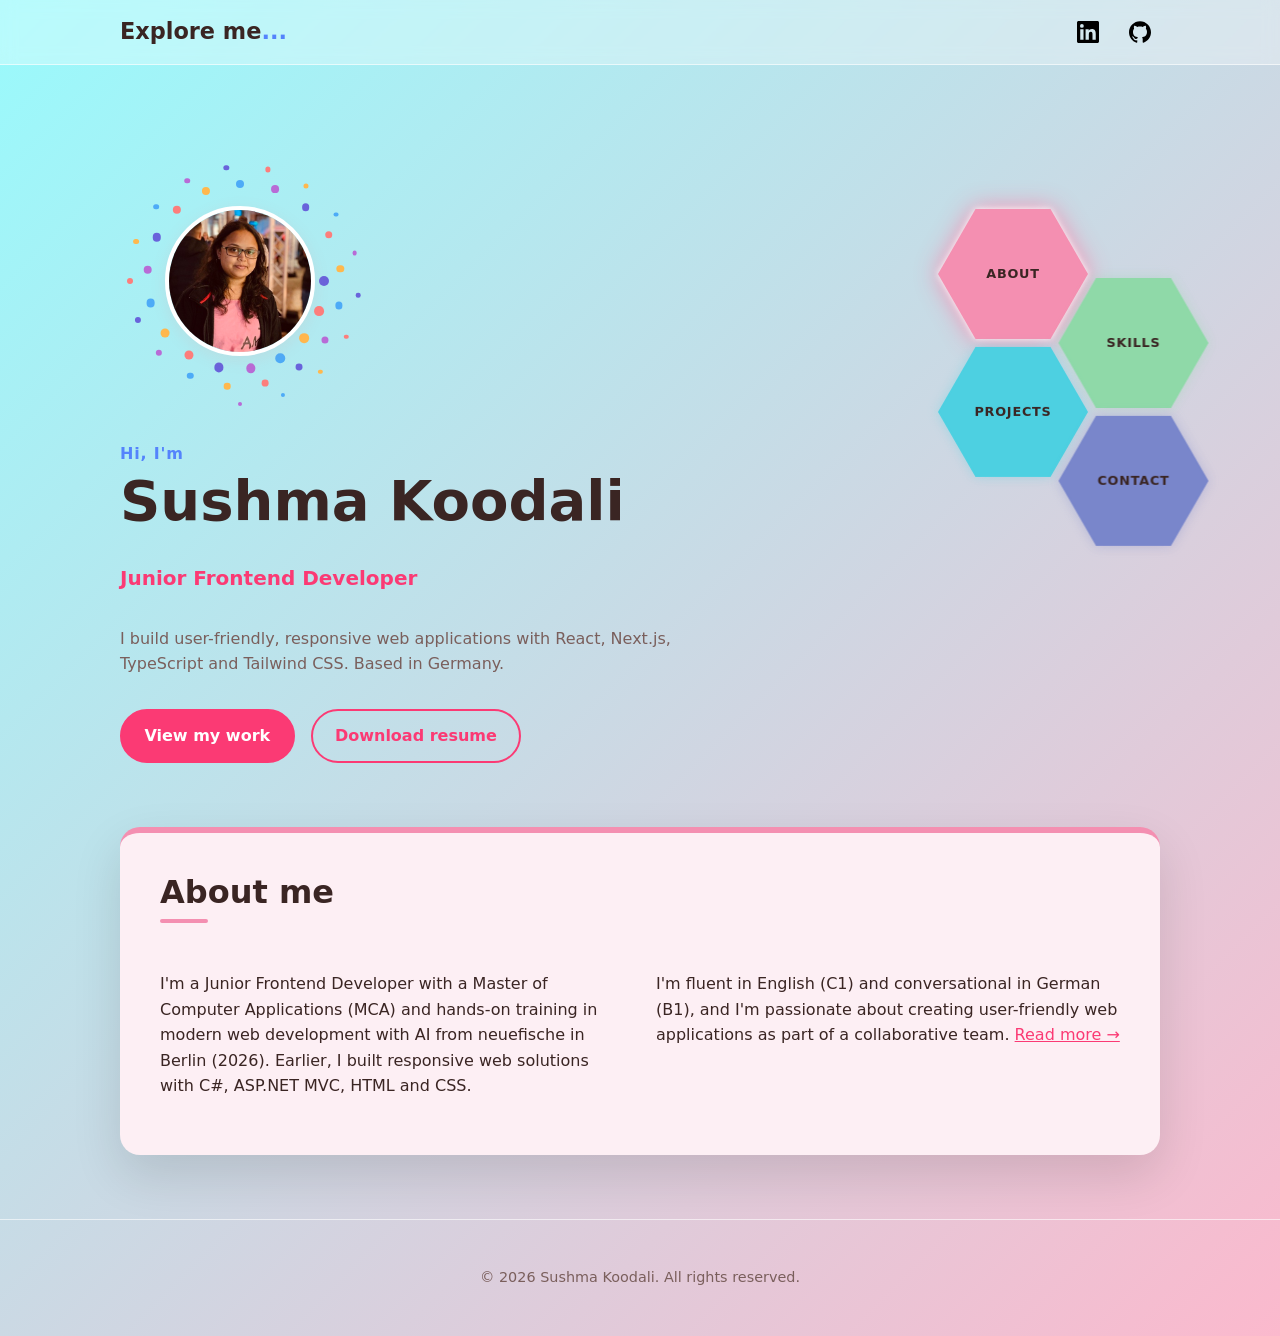
==== index.html @ 4de2d39c "Redesign portfolio with honeycomb menu and project gallery - Restructure into index.html, about.html" ====
<!doctype html>
<html lang="en">
  <head>
    <meta charset="UTF-8" />
    <meta name="viewport" content="width=device-width, initial-scale=1.0" />
    <meta
      name="description"
      content="Sushma Koodali – Junior Frontend Developer based in Germany."
    />
    <title>Sushma Koodali | Frontend Developer</title>
    <link rel="stylesheet" href="css/styles.css" />
    <!-- Plain (non-module) scripts so the site also works when opened via file:// -->
    <script src="js/data.js" defer></script>
    <script src="js/main.js" defer></script>
  </head>

  <body>
    <header class="site-header">
      <div class="container header-inner">
        <a href="#home" class="logo">Explore me<span>...</span></a>

        <ul class="social-links">
          <li>
            <a
              href="https://www.linkedin.com/in/sushma-koodali-14466814b"
              target="_blank"
              rel="noopener"
              aria-label="LinkedIn"
              title="LinkedIn"
            >
              <svg viewBox="0 0 24 24" aria-hidden="true">
                <path
                  d="M20.447 20.452h-3.554v-5.569c0-1.328-.027-3.037-1.852-3.037-1.853 0-2.136 1.445-2.136 2.939v5.667H9.351V9h3.414v1.561h.046c.477-.9 1.637-1.85 3.37-1.85 3.601 0 4.267 2.37 4.267 5.455v6.286zM5.337 7.433a2.062 2.062 0 1 1 0-4.125 2.062 2.062 0 0 1 0 4.125zM7.119 20.452H3.555V9h3.564v11.452zM22.225 0H1.771C.792 0 0 .774 0 1.729v20.542C0 23.227.792 24 1.771 24h20.451C23.2 24 24 23.227 24 22.271V1.729C24 .774 23.2 0 22.222 0h.003z"
                />
              </svg>
            </a>
          </li>
          <li>
            <a
              href="https://github.com/Koodali-Sushma"
              target="_blank"
              rel="noopener"
              aria-label="GitHub"
              title="GitHub"
            >
              <svg viewBox="0 0 24 24" aria-hidden="true">
                <path
                  d="M12 .297c-6.63 0-12 5.373-12 12 0 5.303 3.438 9.8 8.205 11.385.6.113.82-.258.82-.577 0-.285-.01-1.04-.015-2.04-3.338.724-4.042-1.61-4.042-1.61C4.422 18.07 3.633 17.7 3.633 17.7c-1.087-.744.084-.729.084-.729 1.205.084 1.838 1.236 1.838 1.236 1.07 1.835 2.809 1.305 3.495.998.108-.776.417-1.305.76-1.605-2.665-.3-5.466-1.332-5.466-5.93 0-1.31.465-2.38 1.235-3.22-.135-.303-.54-1.523.105-3.176 0 0 1.005-.322 3.3 1.23.96-.267 1.98-.399 3-.405 1.02.006 2.04.138 3 .405 2.28-1.552 3.285-1.23 3.285-1.23.645 1.653.24 2.873.12 3.176.765.84 1.23 1.91 1.23 3.22 0 4.61-2.805 5.625-5.475 5.92.42.36.81 1.096.81 2.22 0 1.606-.015 2.896-.015 3.286 0 .315.21.69.825.57C20.565 22.092 24 17.592 24 12.297c0-6.627-5.373-12-12-12"
                />
              </svg>
            </a>
          </li>
        </ul>
      </div>
    </header>

    <main>
      <!-- Hero -->
      <section id="home" class="hero">
        <div class="container hero-inner">
          <div class="hero-content">
          <div class="hero-heading">
            <div class="avatar">
              <!-- Spiral of coloured dots, drawn by js/main.js -->
              <div class="avatar-dots" aria-hidden="true"></div>
              <img src="assets/images/profile.jpg" alt="Photo of Sushma Koodali" />
            </div>
            <div>
              <p class="eyebrow">Hi, I'm</p>
              <h1>Sushma Koodali</h1>
              <p class="hero-role">Junior Frontend Developer</p>
            </div>
          </div>
          <p class="hero-text">
            I build user-friendly, responsive web applications with React,
            Next.js, TypeScript and Tailwind CSS. Based in Germany.
          </p>
          <div class="hero-actions">
            <a href="#projects" class="btn btn-primary">View my work</a>
            <a
              href="assets/documents/SushmaKoodali_EN.pdf"
              class="btn btn-outline"
              target="_blank"
              rel="noopener"
              >Download resume</a
            >
          </div>
          </div>

          <!-- Main menu as a honeycomb -->
          <nav class="honeycomb" aria-label="Main">
            <a href="#about" class="hex" data-slot="1">About</a>
            <a href="#skills" class="hex" data-slot="2">Skills</a>
            <a href="#projects" class="hex" data-slot="3">Projects</a>
            <a href="#contact" class="hex" data-slot="4">Contact</a>
          </nav>
        </div>
      </section>

      <!-- Floating card below the hero. Shows one panel at a time, chosen by
           the honeycomb buttons (js/main.js). About is shown by default. -->
      <section class="showcase" aria-label="Details">
        <div class="container">
          <div class="showcase-card" data-active="about">
            <article id="about" class="panel">
              <h2 class="section-title">About me</h2>
              <div class="about-grid">
                <p>
                  I'm a Junior Frontend Developer with a Master of Computer
                  Applications (MCA) and hands-on training in modern web
                  development with AI from neuefische in Berlin (2026).
                  Earlier, I built responsive web solutions with C#, ASP.NET
                  MVC, HTML and CSS.
                </p>
                <p>
                  I'm fluent in English (C1) and conversational in German (B1),
                  and I'm passionate about creating user-friendly web
                  applications as part of a collaborative team.
                  <a href="about.html">Read more →</a>
                </p>
              </div>
            </article>

            <!-- Skills (cards rendered by js/main.js) -->
            <article id="skills" class="panel" hidden>
              <h2 class="section-title">Skills</h2>
              <div id="skills-list" class="skills-grid"></div>
            </article>

            <!-- Projects (cards rendered by js/main.js) -->
            <article id="projects" class="panel" hidden>
              <h2 class="section-title">Projects</h2>
              <div id="projects-list" class="projects-grid"></div>
            </article>

            <article id="contact" class="panel contact" hidden>
              <h2 class="section-title">Let's connect</h2>
              <p>
                I'm looking for a Frontend Developer role in a collaborative
                team where I can build user-friendly web applications and keep
                growing.
              </p>
              <p class="contact-email">
                <a href="mailto:sushma.gargya@outlook.com">sushma.gargya@outlook.com</a>
              </p>
              <p class="muted">📍 Germany</p>
            </article>
          </div>
        </div>
      </section>
    </main>

    <footer class="site-footer">
      <div class="container">
        <p>&copy; <span id="year"></span> Sushma Koodali. All rights reserved.</p>
      </div>
    </footer>

    <!-- Screenshot viewer for project covers (js/main.js: setupLightbox) -->
    <dialog id="lightbox" class="lightbox" aria-label="Project screenshots">
      <div class="lightbox-inner">
        <figure>
          <img class="lightbox-image" alt="" />
          <figcaption>
            <span><strong class="lightbox-title"></strong> <span class="lightbox-caption"></span></span>
            <span class="lightbox-counter"></span>
          </figcaption>
        </figure>
        <button class="lightbox-btn lightbox-prev" aria-label="Previous screenshot">‹</button>
        <button class="lightbox-btn lightbox-next" aria-label="Next screenshot">›</button>
        <button class="lightbox-btn lightbox-close" aria-label="Close">×</button>
      </div>
    </dialog>

    <a href="#home" class="back-to-top" aria-label="Back to top">↑</a>
  </body>
</html>
---- css/styles.css ----
/* ===== Design tokens ===== */
:root {
  --color-bg: #f9fbf3; /* very light pink */
  --color-bg-gradient: #fbb9cd;
  --color-bg-alt: #99fafc; /* light pink (mistyrose) */
  --color-text: #3a2523;
  --color-muted: #7a5f5c;
  --color-primary: #fb3a74; /* indigo: buttons, links, headings accents */
  --color-accent: #5483fc; /* coral pink */
  --color-border: rgba(255, 255, 255, 0.6); /* soft white: header and footer lines */

  /* Honeycomb colours. Each section's background is a light tint of its
     button's colour, so changing one value here updates both. */
  /* Ocean Blush. (Previous Jewel set: #d62e66, #0f8a79, #3d5a80, #7b3fbf) */
  --color-about: #f48fb1; /* rose */
  --color-skills: #8fd9a8; /* mint */
  --color-projects: #4dd0e1; /* aqua */
  --color-contact: #7986cb; /* lavender */
  --section-tint: 14%; /* how much colour goes into the section backgrounds */

  --font-sans: system-ui, -apple-system, "Segoe UI", Roboto, sans-serif;
  --radius: 12px;
  --shadow: 0 4px 16px rgba(252, 126, 124, 0.12);
  --max-width: 1080px;
  --header-height: 64px;
}

/* ===== Base ===== */
*,
*::before,
*::after {
  box-sizing: border-box;
}

html {
  scroll-behavior: smooth;
  scroll-padding-top: var(--header-height);
}

body {
  margin: 0;
  font-family: var(--font-sans);
  font-size: 1rem;
  line-height: 1.6;
  color: var(--color-text);
  min-height: 100vh;
  /* Same diagonal gradient as the hero, stretched across the whole page */
  background: linear-gradient(135deg, var(--color-bg-alt), var(--color-bg-gradient));
}

img {
  max-width: 100%;
  display: block;
}

a {
  color: var(--color-primary);
}

h1,
h2,
h3 {
  line-height: 1.2;
  margin: 0 0 0.5em;
}

.container {
  width: 100%;
  max-width: var(--max-width);
  margin: 0 auto;
  padding: 0 1.25rem;
}

.muted {
  color: var(--color-muted);
}

/* ===== Header / navigation ===== */
.site-header {
  position: sticky;
  top: 0;
  z-index: 10;
  /* mostly see-through so the page gradient shows; blur keeps text readable */
  background: rgba(255, 255, 255, 0.3);
  backdrop-filter: blur(8px);
  border-bottom: 1px solid var(--color-border);
}

.header-inner {
  display: flex;
  align-items: center;
  justify-content: space-between;
  height: var(--header-height);
}

.logo {
  font-size: 1.4rem;
  font-weight: 700;
  color: var(--color-text);
  text-decoration: none;
}

.logo span {
  color: var(--color-accent);
}

.site-nav ul {
  display: flex;
  gap: 1.75rem;
  margin: 0;
  padding: 0;
  list-style: none;
}

.site-nav a {
  color: var(--color-text);
  text-decoration: none;
  font-weight: 500;
}

.site-nav a:hover {
  color: var(--color-primary);
}

/* ===== Buttons ===== */
.btn {
  display: inline-block;
  padding: 0.75rem 1.4rem;
  border-radius: 999px;
  font-weight: 600;
  text-decoration: none;
  border: 2px solid var(--color-primary);
  transition: background 0.2s, color 0.2s;
}

.btn-primary {
  background: var(--color-primary);
  color: #fff;
}

.btn-primary:hover {
  background: transparent;
  color: var(--color-primary);
}

.btn-outline {
  color: var(--color-primary);
}

.btn-outline:hover {
  background: var(--color-primary);
  color: #fff;
}

/* ===== Hero ===== */
.hero {
  padding: 6rem 0 5rem;
  /* no background of its own: the page gradient on <body> shows through */
}

.eyebrow {
  margin: 0;
  color: var(--color-accent);
  font-weight: 600;
  letter-spacing: 0.05em;
}

.hero h1 {
  font-size: clamp(2.25rem, 4.5vw, 3.5rem);
}

/* ===== Photo with spiral dots ===== */
.hero-heading {
  display: flex;
  flex-wrap: wrap;
  align-items: center;
  gap: 2.5rem;
  margin-bottom: 0.5rem;
}

.avatar {
  --avatar-size: 150px;

  position: relative;
  flex-shrink: 0;
  width: var(--avatar-size);
  height: var(--avatar-size);
  /* room for the spiral, which reaches ~32% beyond the photo edge */
  margin: calc(var(--avatar-size) * 0.3);
}

.avatar img {
  position: relative;
  z-index: 1;
  width: 100%;
  height: 100%;
  object-fit: cover;
  border-radius: 50%;
  border: 4px solid #fff;
  box-shadow: var(--shadow);
}

.avatar-dots {
  position: absolute;
  inset: 0;
  animation: spin 40s linear infinite;
}

.dot {
  position: absolute;
  border-radius: 50%;
  transform: translate(-50%, -50%);
}

@keyframes spin {
  to {
    transform: rotate(360deg);
  }
}

@media (prefers-reduced-motion: reduce) {
  .avatar-dots {
    animation: none;
  }
}

.hero-role {
  font-size: 1.25rem;
  color: var(--color-primary);
  font-weight: 600;
  margin: 0 0 1rem;
}

.hero-text {
  max-width: 560px;
  color: var(--color-muted);
}

.hero-actions {
  display: flex;
  flex-wrap: wrap;
  gap: 1rem;
  margin: 2rem 0;
}

/* LinkedIn / GitHub icon buttons in the header */
.social-links {
  display: flex;
  gap: 0.75rem;
  margin: 0;
  padding: 0;
  list-style: none;
}

.social-links a {
  display: flex;
  align-items: center;
  justify-content: center;
  width: 40px;
  height: 40px;
  border-radius: 50%;
  color: black;
  transition: background 0.2s, color 0.2s;
}

.social-links a:hover,
.social-links a:focus-visible {
  background: black;
  color: #fff;
}

.social-links svg {
  width: 22px;
  height: 22px;
  fill: currentColor;
}

/* Two columns: basic info on the left, honeycomb menu on the right,
   top-aligned so the honeycomb sits level with the photo and name */
.hero-inner {
  display: grid;
  grid-template-columns: minmax(0, 1fr) auto;
  align-items: start;
  gap: 3rem;
}

@media (max-width: 860px) {
  .hero-inner {
    grid-template-columns: 1fr;
  }

  .honeycomb {
    justify-self: center;
  }
}

/* ===== Honeycomb menu ===== */
/* Flat-topped hexagons in two staggered columns:
   1 (top-left), 2 (right, half a hex lower), 3 (below 1), 4 (below 2) */
.honeycomb {
  --hex-w: 150px;
  --hex-h: calc(var(--hex-w) * 0.866); /* height of a regular hexagon */
  --hex-gap: 8px;

  position: relative;
  flex-shrink: 0;
  width: calc(var(--hex-w) * 1.75 + var(--hex-gap));
  height: calc(var(--hex-h) * 2.5 + var(--hex-gap) * 1.5);
  margin-top: 3rem; /* sits a little lower than the photo and name */
}

/* On wide screens there's spare room beside the page, so nudge it further right */
@media (min-width: 1180px) {
  .honeycomb {
    margin-right: -3rem;
  }
}

/* Stacked layout (tablets/phones): no extra offset needed */
@media (max-width: 860px) {
  .honeycomb {
    margin-top: 0;
  }
}

.hex {
  position: absolute;
  display: flex;
  align-items: center;
  justify-content: center;
  width: var(--hex-w);
  height: var(--hex-h);
  isolation: isolate; /* keeps the ::before shape behind the label */
  color: var(--color-text); /* dark labels for the light Ocean Blush colours (was rgb(252, 234, 234) with Jewel) */
  font-size: 0.8rem;
  font-weight: 600;
  text-transform: uppercase;
  letter-spacing: 0.06em; /* a little spacing helps capitals read clearly */
  text-decoration: none;
  /* Glow in the button's own colour. It lives here, not on the shape,
     because clip-path would cut it off. */
  /* Faint version of the button colour for a very light glow */
  --hex-glow: color-mix(in srgb, var(--hex-bg) 35%, transparent);
  filter: drop-shadow(0 0 6px var(--hex-glow));
  animation: hex-glow 3s ease-in-out infinite alternate;
  /* Glide when buttons switch places. Uses transform (not left/top) so the
     browser moves each button as its own layer and the glow doesn't leave
     smudges behind while moving. */
  left: 0;
  top: 0;
  transition: transform 1.5s ease-in-out;
  will-change: transform;
  /* Only the hexagon shape (::before) reacts to the mouse, not the
     empty corners of this rectangle that overlap neighbouring hexagons */
  pointer-events: none;
}

/* The hexagon is two stacked shapes (clip-path cuts off normal borders):
   ::before = full-size back shape, which turns white on hover = the border
   ::after  = coloured shape, slightly smaller, sitting on top */
.hex::before,
.hex::after {
  content: "";
  position: absolute;
  z-index: -1;
  clip-path: polygon(25% 0, 75% 0, 100% 50%, 75% 100%, 25% 100%, 0 50%);
  background: var(--hex-bg);
  transition: background 0.2s;
}

.hex::before {
  inset: 0;
  pointer-events: auto; /* only the hexagon shape reacts to the mouse */
}

.hex::after {
  inset: 1.5px 1.75px; /* border thickness (a bit more at the sides for the slanted edges) */
  pointer-events: none;
}

.hex:hover::before,
.hex:focus-visible::before {
  background: #fff;
}

.hex:hover::after,
.hex:focus-visible::after {
  background: var(--hex-bg-hover);
}

/* Stronger glow on hover / keyboard focus */
.hex:hover,
.hex:focus-visible {
  animation: none;
  filter: drop-shadow(0 0 10px var(--hex-glow));
}

/* Gentle "breathing" glow */
@keyframes hex-glow {
  from {
    filter: drop-shadow(0 0 3px var(--hex-glow));
  }
  to {
    filter: drop-shadow(0 0 8px var(--hex-glow));
  }
}

@media (prefers-reduced-motion: reduce) {
  .hex {
    animation: none;
  }
}

/* Each hexagon's colour, plus a lighter shade of it for hover */
.hex:nth-child(1) {
  --hex-bg: var(--color-about);
  --hex-bg-hover: #f6a0bd;
}

.hex:nth-child(2) {
  --hex-bg: var(--color-skills);
  --hex-bg-hover: #a0dfb5;
}

.hex:nth-child(3) {
  --hex-bg: var(--color-projects);
  --hex-bg-hover: #68d7e6;
}

.hex:nth-child(4) {
  --hex-bg: var(--color-contact);
  --hex-bg-hover: #8d98d3;
  
}

/* clip-path hides the focus outline, so mark keyboard focus with an underline */
.hex:focus-visible {
  outline: none;
  text-decoration: underline;
}

/* The four honeycomb positions. js/main.js moves each button to the next
   slot clockwise (1 → 2 → 4 → 3 → 1); colours stay with their button. */
.hex[data-slot="1"] {
  transform: translate(0, 0);
}

.hex[data-slot="2"] {
  transform: translate(
    calc(var(--hex-w) * 0.75 + var(--hex-gap)),
    calc(var(--hex-h) * 0.5 + var(--hex-gap) * 0.5)
  );
}

.hex[data-slot="3"] {
  transform: translate(0, calc(var(--hex-h) + var(--hex-gap)));
}

.hex[data-slot="4"] {
  transform: translate(
    calc(var(--hex-w) * 0.75 + var(--hex-gap)),
    calc(var(--hex-h) * 1.5 + var(--hex-gap) * 1.5)
  );
}

/* The honeycomb button for the panel currently shown in the card */
.hex.active {
  animation: none;
  filter: drop-shadow(0 0 3px #fff) drop-shadow(0 0 12px var(--hex-bg));
}

/* ===== Floating card (shows the selected honeycomb panel) ===== */
.showcase {
  position: relative;
  z-index: 2;
  margin-top: -3rem; /* overlaps the bottom of the hero so it looks like it floats */
  padding-bottom: 4rem;
}

/* Card colour follows the active panel: a light tint of its button colour */
.showcase-card {
  --panel-color: var(--color-about);

  padding: 2.5rem;
  border-top: 6px solid var(--panel-color);
  border-radius: 20px;
  background: color-mix(in srgb, var(--panel-color) var(--section-tint), white);
  box-shadow: 0 20px 50px rgba(0, 0, 0, 0.12);
  transition: background 0.3s, border-color 0.3s;
}

.showcase-card[data-active="skills"] {
  --panel-color: var(--color-skills);
}

.showcase-card[data-active="projects"] {
  --panel-color: var(--color-projects);
}

.showcase-card[data-active="contact"] {
  --panel-color: var(--color-contact);
}

.panel {
  animation: panel-in 0.35s ease-out;
}

@keyframes panel-in {
  from {
    opacity: 0;
    transform: translateY(8px);
  }
}

@media (prefers-reduced-motion: reduce) {
  .panel {
    animation: none;
  }
}

.section-title {
  font-size: 2rem;
  margin-bottom: 2rem;
}

.section-title::after {
  content: "";
  display: block;
  width: 48px;
  height: 4px;
  margin-top: 0.5rem;
  border-radius: 2px;
  /* Matches the active honeycomb button (set on .showcase-card);
     falls back to the accent colour outside the card */
  background: var(--panel-color, var(--color-accent));
}

.about-grid {
  display: grid;
  grid-template-columns: repeat(auto-fit, minmax(280px, 1fr));
  gap: 2rem;
}

/* ===== Cards (skills + projects) ===== */
.skills-grid,
.projects-grid {
  display: grid;
  grid-template-columns: repeat(auto-fit, minmax(260px, 1fr));
  gap: 1.5rem;
}

/* Frosted white cards: let the page/card colours show through softly.
   --card-accent tints the shadow and the hover border. */
.skill-card,
.project-card {
  padding: 1.5rem;
  background: rgba(255, 255, 255, 0.7);
  border: 1px solid rgba(255, 255, 255, 0.9);
  border-radius: var(--radius);
  backdrop-filter: blur(6px);
  box-shadow: 0 6px 20px color-mix(in srgb, var(--card-accent) 10%, transparent);
  transition: transform 0.2s, border-color 0.2s, box-shadow 0.2s;
}

.skill-card:hover,
.project-card:hover {
  transform: translateY(-4px);
  border-color: var(--card-accent);
  box-shadow: 0 10px 28px color-mix(in srgb, var(--card-accent) 18%, transparent);
}

.skill-card {
  --card-accent: var(--color-skills);
}

.project-card {
  --card-accent: var(--color-projects);
  display: flex;
  flex-direction: column;
}

.project-card p {
  color: var(--color-muted);
  flex-grow: 1;
}

/* ===== Project screenshots ===== */
/* Cover image across the top of the card (bleeds to the card edges) */
.project-cover {
  position: relative;
  display: block;
  width: calc(100% + 3rem);
  aspect-ratio: 16 / 10;
  margin: -1.5rem -1.5rem 1rem;
  padding: 0;
  border: 0;
  border-radius: var(--radius) var(--radius) 0 0;
  overflow: hidden;
  background: color-mix(in srgb, var(--card-accent) 18%, white);
  cursor: zoom-in;
}

.project-cover img {
  width: 100%;
  height: 100%;
  object-fit: cover;
  object-position: top; /* show the top of the page, where the header is */
  transition: transform 0.3s;
}

.project-cover:hover img {
  transform: scale(1.04);
}

.project-cover:focus-visible {
  outline: 3px solid var(--card-accent);
  outline-offset: -3px;
}

/* Mobile projects: three phone screens side by side on a soft gradient */
.project-cover.is-mobile {
  background: linear-gradient(
    135deg,
    color-mix(in srgb, var(--card-accent) 30%, white),
    color-mix(in srgb, var(--card-accent) 8%, white)
  );
}

.cover-phones {
  display: flex;
  justify-content: center;
  align-items: flex-end;
  gap: 6%;
  height: 100%;
  padding-top: 8%;
}

.cover-phones img {
  width: 26%;
  height: 86%;
  object-fit: cover;
  object-position: top;
  border: 3px solid #fff;
  border-bottom: 0;
  border-radius: 14px 14px 0 0;
  box-shadow: 0 6px 16px rgba(0, 0, 0, 0.15);
}

/* Middle phone slightly taller, for a little depth */
.cover-phones img:nth-child(2) {
  height: 100%;
}

.project-cover.is-mobile:hover img {
  transform: translateY(-4px);
}

.cover-badge {
  position: absolute;
  right: 0.6rem;
  bottom: 0.6rem;
  padding: 0.2rem 0.65rem;
  border-radius: 999px;
  background: rgba(0, 0, 0, 0.6);
  color: #fff;
  font-size: 0.75rem;
  font-weight: 600;
}

/* Until screenshots are added: initials on a soft gradient */
.project-cover.is-placeholder {
  display: flex;
  flex-direction: column;
  align-items: center;
  justify-content: center;
  gap: 0.25rem;
  cursor: default;
  background: linear-gradient(
    135deg,
    color-mix(in srgb, var(--card-accent) 30%, white),
    color-mix(in srgb, var(--card-accent) 8%, white)
  );
  color: color-mix(in srgb, var(--card-accent) 55%, black);
}

.project-cover.is-placeholder span {
  font-size: 2.25rem;
  font-weight: 700;
  letter-spacing: 0.05em;
}

.project-cover.is-placeholder small {
  font-size: 0.8rem;
  opacity: 0.8;
}

/* "Code" and "Live demo" buttons */
.project-links {
  display: flex;
  flex-wrap: wrap;
  gap: 0.5rem;
  margin-top: 0.25rem;
}

.project-link {
  --link-color: color-mix(in srgb, var(--card-accent) 55%, black);

  display: inline-flex;
  align-items: center;
  gap: 0.4rem;
  padding: 0.35rem 0.9rem;
  border: 1.5px solid var(--link-color);
  border-radius: 999px;
  color: var(--link-color);
  font-size: 0.85rem;
  font-weight: 600;
  text-decoration: none;
  transition: background 0.2s, color 0.2s;
}

.project-link:hover {
  background: var(--link-color);
  color: #fff;
}

.project-link svg {
  width: 16px;
  height: 16px;
  fill: currentColor;
}

/* ===== Screenshot viewer (lightbox) ===== */
.lightbox {
  width: min(1100px, 94vw);
  padding: 0;
  border: 0;
  border-radius: 16px;
  background: #15121a;
  color: #fff;
}

.lightbox::backdrop {
  background: rgba(20, 15, 30, 0.75);
  backdrop-filter: blur(4px);
}

/* Stop the page behind from scrolling while the viewer is open */
body:has(.lightbox[open]) {
  overflow: hidden;
}

.lightbox-inner {
  position: relative;
}

.lightbox figure {
  margin: 0;
}

/* Fixed 16:10 frame so the viewer doesn't jump in size while an image
   loads; screenshots of other shapes are fitted inside it */
.lightbox-image {
  display: block;
  width: 100%;
  aspect-ratio: 16 / 10;
  max-height: calc(90vh - 4rem);
  object-fit: contain;
  background: #000;
  border-radius: 16px 16px 0 0;
}

/* Mobile projects: a narrow, tall frame that fits phone screenshots */
.lightbox.is-mobile {
  width: min(440px, 94vw);
}

.lightbox.is-mobile .lightbox-image {
  aspect-ratio: 9 / 19.5;
}

.lightbox figcaption {
  display: flex;
  justify-content: space-between;
  align-items: baseline;
  gap: 1rem;
  padding: 0.85rem 1.1rem;
  font-size: 0.9rem;
}

.lightbox-caption,
.lightbox-counter {
  color: rgba(255, 255, 255, 0.75);
}

.lightbox-counter {
  white-space: nowrap;
}

.lightbox-btn {
  position: absolute;
  display: flex;
  align-items: center;
  justify-content: center;
  width: 44px;
  height: 44px;
  padding: 0 0 4px;
  border: 0;
  border-radius: 50%;
  background: rgba(255, 255, 255, 0.85);
  color: #222;
  font-size: 1.8rem;
  line-height: 1;
  cursor: pointer;
  transition: background 0.2s;
}

.lightbox-btn:hover,
.lightbox-btn:focus-visible {
  background: #fff;
}

/* display: flex above would otherwise override the hidden attribute
   (prev/next are hidden when a project has only one screenshot) */
.lightbox-btn[hidden] {
  display: none;
}

.lightbox-prev,
.lightbox-next {
  top: calc(50% - 2rem);
  transform: translateY(-50%);
}

.lightbox-prev {
  left: 0.75rem;
}

.lightbox-next {
  right: 0.75rem;
}

.lightbox-close {
  top: 0.75rem;
  right: 0.75rem;
  width: 38px;
  height: 38px;
  font-size: 1.5rem;
}

.tag-list {
  display: flex;
  flex-wrap: wrap;
  gap: 0.5rem;
  margin: 0 0 0.75rem;
  padding: 0;
  list-style: none;
}

/* Tags take their card's accent colour: a pale tint behind,
   a dark shade of the same colour for readable text */
.tag-list li {
  --tag-color: var(--card-accent, var(--color-primary));

  padding: 0.2rem 0.7rem;
  font-size: 0.85rem;
  font-weight: 500;
  border-radius: 999px;
  border: 1px solid color-mix(in srgb, var(--tag-color) 25%, transparent);
  background: color-mix(in srgb, var(--tag-color) 14%, white);
  color: color-mix(in srgb, var(--tag-color) 60%, black);
}

/* ===== Contact ===== */
.contact {
  text-align: center;
  max-width: 640px;
  margin-inline: auto;
}

.contact .section-title::after {
  margin-inline: auto;
}

.contact-email {
  font-size: 1.25rem;
  font-weight: 600;
}

/* ===== Footer ===== */
.site-footer {
  padding: 2rem 0;
  text-align: center;
  font-size: 0.9rem;
  color: var(--color-muted);
  border-top: 1px solid var(--color-border);
}

/* ===== Back to top ===== */
.back-to-top {
  position: fixed;
  right: 1.5rem;
  bottom: 1.5rem;
  z-index: 20;
  display: flex;
  align-items: center;
  justify-content: center;
  width: 48px;
  height: 48px;
  border-radius: 50%;
  background: var(--color-primary);
  color: #fff;
  font-size: 1.4rem;
  font-weight: 700;
  text-decoration: none;
  box-shadow: var(--shadow);
  opacity: 0;
  visibility: hidden;
  transform: translateY(12px);
  transition: opacity 0.25s, transform 0.25s, visibility 0.25s;
}

.back-to-top.visible {
  opacity: 1;
  visibility: visible;
  transform: none;
}

.back-to-top:hover {
  background: var(--color-accent);
  color: var(--color-text); /* dark arrow stays readable on coral */
}

/* ===== Simple page (about.html) ===== */
.page {
  padding: 4rem 0;
  max-width: 760px;
}

.logo {
  white-space: nowrap;
}

/* Photo beside the heading and intro; stacks above them on narrow screens */
.about-intro {
  display: flex;
  flex-wrap: wrap;
  align-items: center;
  gap: 2rem;
  margin-bottom: 1rem;
}

.about-intro > div {
  flex: 1 1 320px;
}

/* "About me" heading: primary pink (#fb3a74), same as the buttons and links */
.about-intro h1 {
  color: var(--color-primary);
}

.about-photo {
  width: 160px;
  height: 160px;
  flex-shrink: 0;
  object-fit: cover;
  border-radius: 50%;
  border: 4px solid #fff;
  box-shadow: var(--shadow);
}

/* ===== Responsive ===== */
@media (max-width: 720px) {
  .avatar {
    --avatar-size: 110px;
  }

  .honeycomb {
    --hex-w: 120px;
  }

  .hero {
    padding: 4rem 0 3rem;
  }

  .showcase {
    margin-top: -1.5rem;
  }

  .showcase-card {
    padding: 1.5rem;
  }
}
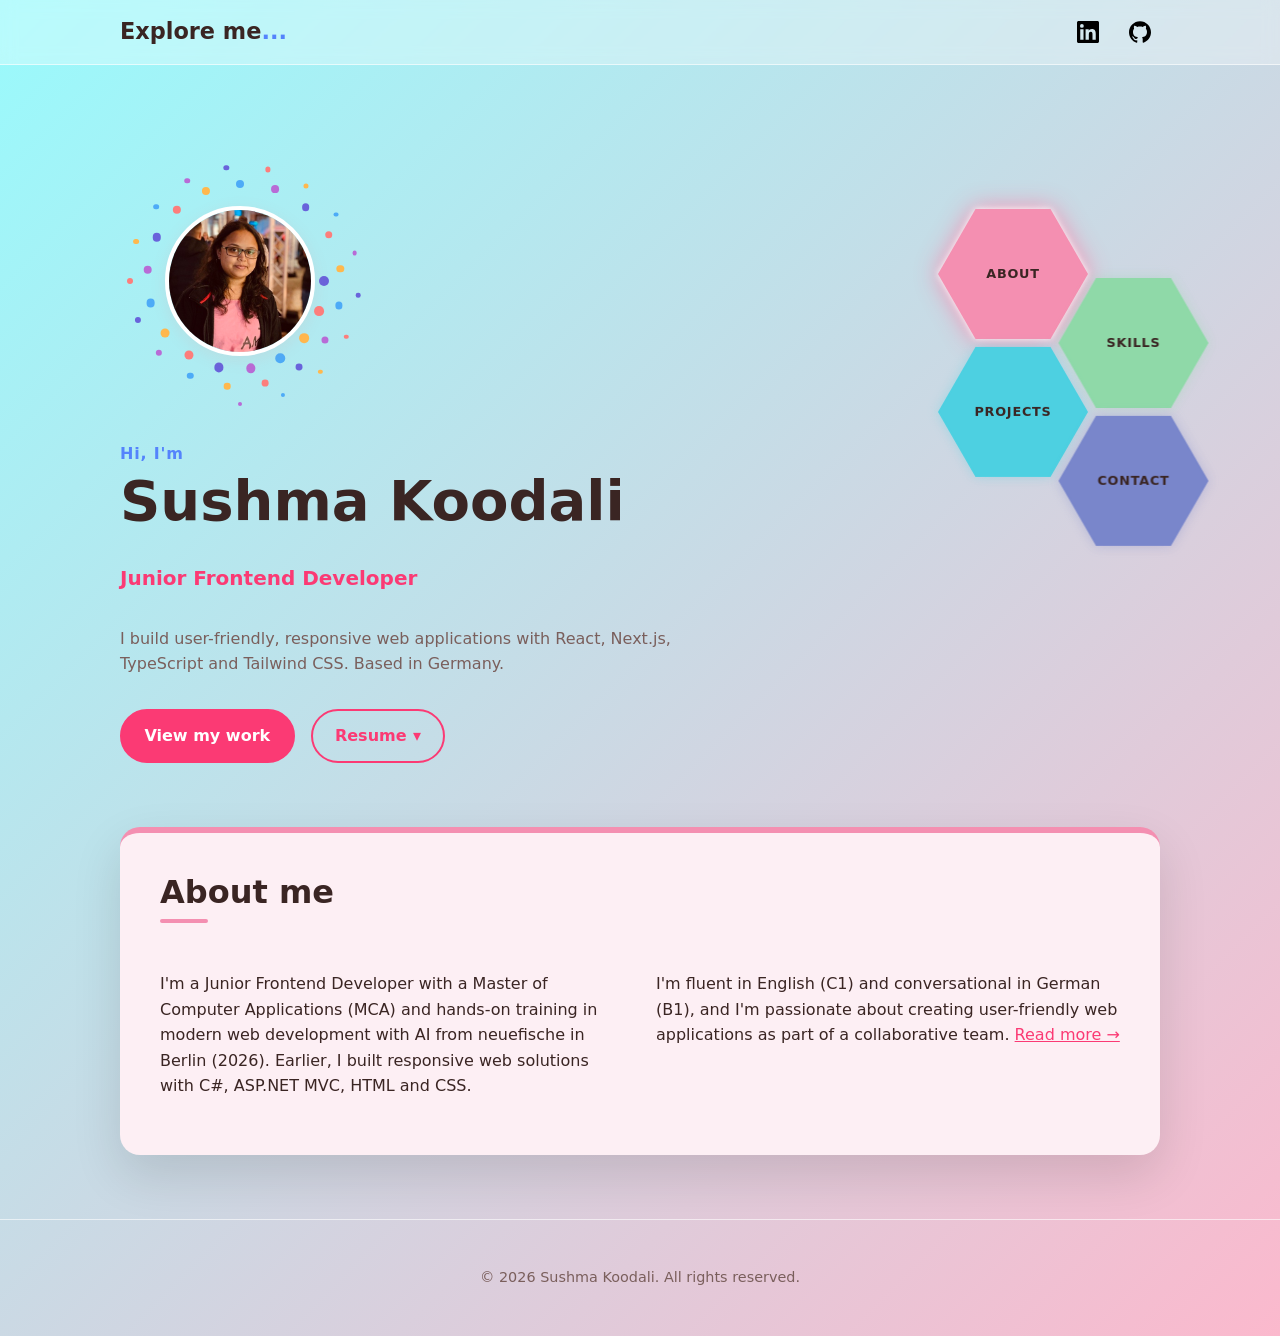
==== commit 03fa2378: "Add English and German CV with preview page - Resume menu on the homepage offers English CV or Germa" ====
--- a/index.html
+++ b/index.html
@@ -77,13 +77,17 @@
           </p>
           <div class="hero-actions">
             <a href="#projects" class="btn btn-primary">View my work</a>
-            <a
-              href="assets/documents/SushmaKoodali_EN.pdf"
-              class="btn btn-outline"
-              target="_blank"
-              rel="noopener"
-              >Download resume</a
-            >
+            <!-- One button that opens a language menu (<details> works without JS).
+                 Each option opens the CV preview page, which has the download. -->
+            <details class="cv-menu">
+              <summary class="btn btn-outline">Resume</summary>
+              <div class="cv-menu-list">
+                <a href="cv.html?lang=en">English <small>CV</small></a>
+                <a href="cv.html?lang=de" hreflang="de" lang="de"
+                  >Deutsch <small>Lebenslauf</small></a
+                >
+              </div>
+            </details>
           </div>
           </div>
 
--- a/css/styles.css
+++ b/css/styles.css
@@ -273,6 +273,69 @@
   width: 22px;
   height: 22px;
   fill: currentColor;
+}
+
+/* ===== Resume download menu ===== */
+.cv-menu {
+  position: relative;
+}
+
+.cv-menu summary {
+  list-style: none; /* hide the default ▸ marker */
+  cursor: pointer;
+  user-select: none;
+}
+
+.cv-menu summary::-webkit-details-marker {
+  display: none;
+}
+
+.cv-menu summary::after {
+  content: "▾";
+  display: inline-block;
+  margin-left: 0.4rem;
+  transition: transform 0.2s;
+}
+
+.cv-menu[open] summary::after {
+  transform: rotate(180deg);
+}
+
+.cv-menu-list {
+  position: absolute;
+  top: calc(100% + 0.5rem);
+  left: 0;
+  z-index: 5; /* above the floating card */
+  display: flex;
+  flex-direction: column;
+  min-width: 100%;
+  padding: 0.4rem;
+  border-radius: 14px;
+  background: #fff;
+  box-shadow: 0 12px 30px rgba(0, 0, 0, 0.15);
+}
+
+.cv-menu-list a {
+  display: flex;
+  justify-content: space-between;
+  gap: 1.5rem;
+  padding: 0.6rem 0.9rem;
+  border-radius: 10px;
+  color: var(--color-text);
+  font-weight: 600;
+  text-decoration: none;
+  white-space: nowrap;
+}
+
+.cv-menu-list a:hover,
+.cv-menu-list a:focus-visible {
+  background: color-mix(in srgb, var(--color-primary) 10%, white);
+  color: var(--color-primary);
+}
+
+.cv-menu-list small {
+  color: var(--color-muted);
+  font-weight: 400;
 }
 
 /* Two columns: basic info on the left, honeycomb menu on the right,
@@ -930,6 +993,73 @@
   color: var(--color-text); /* dark arrow stays readable on coral */
 }
 
+/* ===== CV preview page (cv.html) ===== */
+.cv-page {
+  max-width: 960px;
+  padding-block: 2.5rem 4rem;
+}
+
+.cv-toolbar {
+  display: flex;
+  flex-wrap: wrap;
+  align-items: center;
+  gap: 1rem 1.5rem;
+  margin-bottom: 1.75rem;
+}
+
+.cv-title {
+  flex: 1 1 100%;
+  margin: 0;
+  font-size: clamp(1.75rem, 4vw, 2.25rem);
+}
+
+/* English | Deutsch switch */
+.cv-lang {
+  display: inline-flex;
+  padding: 4px;
+  border-radius: 999px;
+  background: rgba(255, 255, 255, 0.6);
+}
+
+.cv-lang a {
+  padding: 0.4rem 1rem;
+  border-radius: 999px;
+  color: var(--color-text);
+  font-weight: 600;
+  text-decoration: none;
+}
+
+.cv-lang a[aria-current="page"] {
+  background: var(--color-primary);
+  color: #fff;
+}
+
+.cv-actions {
+  display: flex;
+  flex-wrap: wrap;
+  gap: 0.75rem;
+  margin-left: auto;
+}
+
+/* The CV shown like a sheet of paper */
+.cv-preview {
+  margin: 0;
+}
+
+.cv-preview img {
+  width: 100%;
+  height: auto;
+  border-radius: 6px;
+  background: #fff;
+  box-shadow: 0 20px 50px rgba(0, 0, 0, 0.15);
+}
+
+@media (max-width: 600px) {
+  .cv-actions {
+    margin-left: 0;
+  }
+}
+
 /* ===== Simple page (about.html) ===== */
 .page {
   padding: 4rem 0;
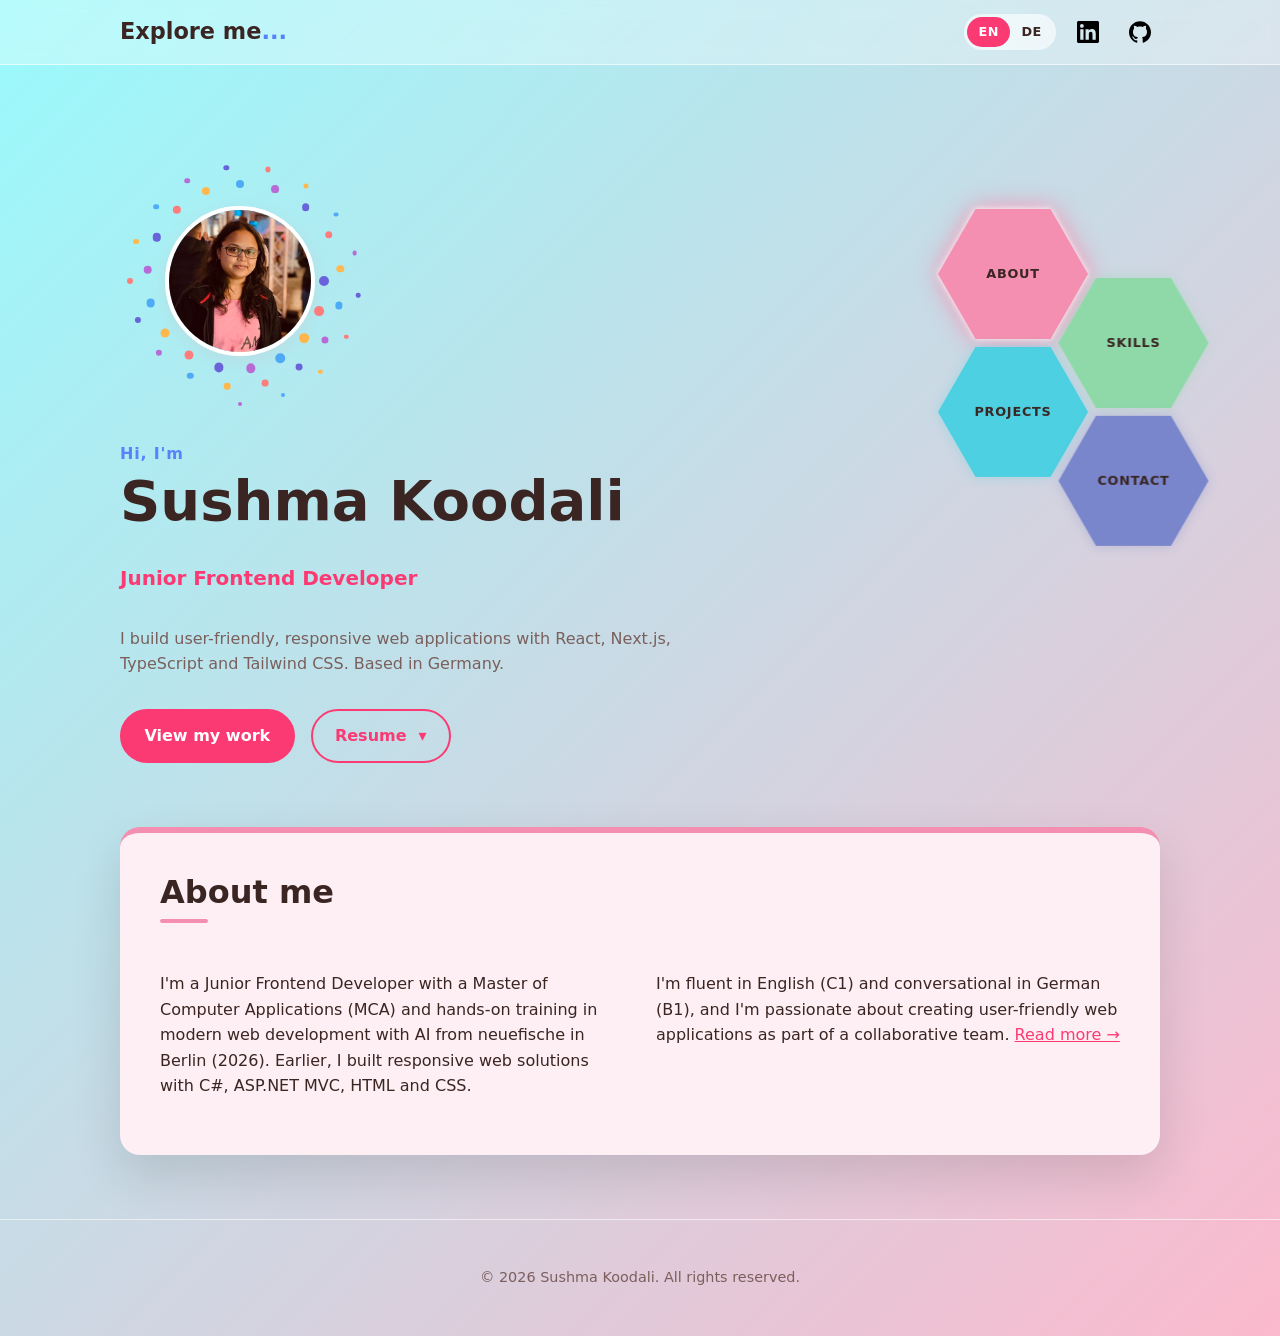
==== commit b5c400ea: "Add English/German language switch and LinkedIn contact link - EN | DE toggle in the header on every" ====
--- a/index.html
+++ b/index.html
@@ -1,14 +1,23 @@
 <!doctype html>
-<html lang="en">
+<html
+  lang="en"
+  data-title-en="Sushma Koodali | Frontend Developer"
+  data-title-de="Sushma Koodali | Frontend-Entwicklerin"
+>
   <head>
     <meta charset="UTF-8" />
     <meta name="viewport" content="width=device-width, initial-scale=1.0" />
     <meta
       name="description"
       content="Sushma Koodali – Junior Frontend Developer based in Germany."
+      data-i18n-attrs="content"
+      data-en="Sushma Koodali – Junior Frontend Developer based in Germany."
+      data-de="Sushma Koodali – Junior Frontend-Entwicklerin in Deutschland."
     />
     <title>Sushma Koodali | Frontend Developer</title>
     <link rel="stylesheet" href="css/styles.css" />
+    <!-- Sets English/German before the page is drawn (not deferred on purpose) -->
+    <script src="js/i18n.js"></script>
     <!-- Plain (non-module) scripts so the site also works when opened via file:// -->
     <script src="js/data.js" defer></script>
     <script src="js/main.js" defer></script>
@@ -19,38 +28,46 @@
       <div class="container header-inner">
         <a href="#home" class="logo">Explore me<span>...</span></a>
 
-        <ul class="social-links">
-          <li>
-            <a
-              href="https://www.linkedin.com/in/sushma-koodali-14466814b"
-              target="_blank"
-              rel="noopener"
-              aria-label="LinkedIn"
-              title="LinkedIn"
-            >
-              <svg viewBox="0 0 24 24" aria-hidden="true">
-                <path
-                  d="M20.447 20.452h-3.554v-5.569c0-1.328-.027-3.037-1.852-3.037-1.853 0-2.136 1.445-2.136 2.939v5.667H9.351V9h3.414v1.561h.046c.477-.9 1.637-1.85 3.37-1.85 3.601 0 4.267 2.37 4.267 5.455v6.286zM5.337 7.433a2.062 2.062 0 1 1 0-4.125 2.062 2.062 0 0 1 0 4.125zM7.119 20.452H3.555V9h3.564v11.452zM22.225 0H1.771C.792 0 0 .774 0 1.729v20.542C0 23.227.792 24 1.771 24h20.451C23.2 24 24 23.227 24 22.271V1.729C24 .774 23.2 0 22.222 0h.003z"
-                />
-              </svg>
-            </a>
-          </li>
-          <li>
-            <a
-              href="https://github.com/Koodali-Sushma"
-              target="_blank"
-              rel="noopener"
-              aria-label="GitHub"
-              title="GitHub"
-            >
-              <svg viewBox="0 0 24 24" aria-hidden="true">
-                <path
-                  d="M12 .297c-6.63 0-12 5.373-12 12 0 5.303 3.438 9.8 8.205 11.385.6.113.82-.258.82-.577 0-.285-.01-1.04-.015-2.04-3.338.724-4.042-1.61-4.042-1.61C4.422 18.07 3.633 17.7 3.633 17.7c-1.087-.744.084-.729.084-.729 1.205.084 1.838 1.236 1.838 1.236 1.07 1.835 2.809 1.305 3.495.998.108-.776.417-1.305.76-1.605-2.665-.3-5.466-1.332-5.466-5.93 0-1.31.465-2.38 1.235-3.22-.135-.303-.54-1.523.105-3.176 0 0 1.005-.322 3.3 1.23.96-.267 1.98-.399 3-.405 1.02.006 2.04.138 3 .405 2.28-1.552 3.285-1.23 3.285-1.23.645 1.653.24 2.873.12 3.176.765.84 1.23 1.91 1.23 3.22 0 4.61-2.805 5.625-5.475 5.92.42.36.81 1.096.81 2.22 0 1.606-.015 2.896-.015 3.286 0 .315.21.69.825.57C20.565 22.092 24 17.592 24 12.297c0-6.627-5.373-12-12-12"
-                />
-              </svg>
-            </a>
-          </li>
-        </ul>
+        <div class="header-actions">
+          <!-- English / German switch (js/i18n.js) -->
+          <div class="lang-toggle" role="group" aria-label="Language / Sprache">
+            <button type="button" data-set-lang="en" lang="en" aria-pressed="true">EN</button>
+            <button type="button" data-set-lang="de" lang="de" aria-pressed="false">DE</button>
+          </div>
+
+          <ul class="social-links">
+            <li>
+              <a
+                href="https://www.linkedin.com/in/sushma-koodali-14466814b"
+                target="_blank"
+                rel="noopener"
+                aria-label="LinkedIn"
+                title="LinkedIn"
+              >
+                <svg viewBox="0 0 24 24" aria-hidden="true">
+                  <path
+                    d="M20.447 20.452h-3.554v-5.569c0-1.328-.027-3.037-1.852-3.037-1.853 0-2.136 1.445-2.136 2.939v5.667H9.351V9h3.414v1.561h.046c.477-.9 1.637-1.85 3.37-1.85 3.601 0 4.267 2.37 4.267 5.455v6.286zM5.337 7.433a2.062 2.062 0 1 1 0-4.125 2.062 2.062 0 0 1 0 4.125zM7.119 20.452H3.555V9h3.564v11.452zM22.225 0H1.771C.792 0 0 .774 0 1.729v20.542C0 23.227.792 24 1.771 24h20.451C23.2 24 24 23.227 24 22.271V1.729C24 .774 23.2 0 22.222 0h.003z"
+                  />
+                </svg>
+              </a>
+            </li>
+            <li>
+              <a
+                href="https://github.com/Koodali-Sushma"
+                target="_blank"
+                rel="noopener"
+                aria-label="GitHub"
+                title="GitHub"
+              >
+                <svg viewBox="0 0 24 24" aria-hidden="true">
+                  <path
+                    d="M12 .297c-6.63 0-12 5.373-12 12 0 5.303 3.438 9.8 8.205 11.385.6.113.82-.258.82-.577 0-.285-.01-1.04-.015-2.04-3.338.724-4.042-1.61-4.042-1.61C4.422 18.07 3.633 17.7 3.633 17.7c-1.087-.744.084-.729.084-.729 1.205.084 1.838 1.236 1.838 1.236 1.07 1.835 2.809 1.305 3.495.998.108-.776.417-1.305.76-1.605-2.665-.3-5.466-1.332-5.466-5.93 0-1.31.465-2.38 1.235-3.22-.135-.303-.54-1.523.105-3.176 0 0 1.005-.322 3.3 1.23.96-.267 1.98-.399 3-.405 1.02.006 2.04.138 3 .405 2.28-1.552 3.285-1.23 3.285-1.23.645 1.653.24 2.873.12 3.176.765.84 1.23 1.91 1.23 3.22 0 4.61-2.805 5.625-5.475 5.92.42.36.81 1.096.81 2.22 0 1.606-.015 2.896-.015 3.286 0 .315.21.69.825.57C20.565 22.092 24 17.592 24 12.297c0-6.627-5.373-12-12-12"
+                  />
+                </svg>
+              </a>
+            </li>
+          </ul>
+        </div>
       </div>
     </header>
 
@@ -59,44 +76,81 @@
       <section id="home" class="hero">
         <div class="container hero-inner">
           <div class="hero-content">
-          <div class="hero-heading">
-            <div class="avatar">
-              <!-- Spiral of coloured dots, drawn by js/main.js -->
-              <div class="avatar-dots" aria-hidden="true"></div>
-              <img src="assets/images/profile.jpg" alt="Photo of Sushma Koodali" />
+            <div class="hero-heading">
+              <div class="avatar">
+                <!-- Spiral of coloured dots, drawn by js/main.js -->
+                <div class="avatar-dots" aria-hidden="true"></div>
+                <img
+                  src="assets/images/profile.jpg"
+                  alt="Photo of Sushma Koodali"
+                  data-i18n-attrs="alt"
+                  data-en="Photo of Sushma Koodali"
+                  data-de="Foto von Sushma Koodali"
+                />
+              </div>
+              <div>
+                <p class="eyebrow">
+                  <span data-only="en">Hi, I'm</span>
+                  <span data-only="de">Hallo, ich bin</span>
+                </p>
+                <h1>Sushma Koodali</h1>
+                <p class="hero-role">
+                  <span data-only="en">Junior Frontend Developer</span>
+                  <span data-only="de">Junior Frontend-Entwicklerin</span>
+                </p>
+              </div>
             </div>
-            <div>
-              <p class="eyebrow">Hi, I'm</p>
-              <h1>Sushma Koodali</h1>
-              <p class="hero-role">Junior Frontend Developer</p>
+            <p class="hero-text" data-only="en">
+              I build user-friendly, responsive web applications with React,
+              Next.js, TypeScript and Tailwind CSS. Based in Germany.
+            </p>
+            <p class="hero-text" data-only="de">
+              Ich entwickle benutzerfreundliche, responsive Webanwendungen mit
+              React, Next.js, TypeScript und Tailwind CSS. Ich lebe in
+              Deutschland.
+            </p>
+            <div class="hero-actions">
+              <a href="#projects" class="btn btn-primary">
+                <span data-only="en">View my work</span>
+                <span data-only="de">Meine Projekte</span>
+              </a>
+              <!-- One button that opens a language menu (<details> works without JS).
+                   Each option opens the CV preview page, which has the download. -->
+              <details class="cv-menu">
+                <summary class="btn btn-outline">
+                  <span data-only="en">Resume</span>
+                  <span data-only="de">Lebenslauf</span>
+                </summary>
+                <div class="cv-menu-list">
+                  <a href="cv.html?lang=en">English <small>CV</small></a>
+                  <a href="cv.html?lang=de" hreflang="de" lang="de"
+                    >Deutsch <small>Lebenslauf</small></a
+                  >
+                </div>
+              </details>
             </div>
           </div>
-          <p class="hero-text">
-            I build user-friendly, responsive web applications with React,
-            Next.js, TypeScript and Tailwind CSS. Based in Germany.
-          </p>
-          <div class="hero-actions">
-            <a href="#projects" class="btn btn-primary">View my work</a>
-            <!-- One button that opens a language menu (<details> works without JS).
-                 Each option opens the CV preview page, which has the download. -->
-            <details class="cv-menu">
-              <summary class="btn btn-outline">Resume</summary>
-              <div class="cv-menu-list">
-                <a href="cv.html?lang=en">English <small>CV</small></a>
-                <a href="cv.html?lang=de" hreflang="de" lang="de"
-                  >Deutsch <small>Lebenslauf</small></a
-                >
-              </div>
-            </details>
-          </div>
-          </div>
 
           <!-- Main menu as a honeycomb -->
-          <nav class="honeycomb" aria-label="Main">
-            <a href="#about" class="hex" data-slot="1">About</a>
-            <a href="#skills" class="hex" data-slot="2">Skills</a>
-            <a href="#projects" class="hex" data-slot="3">Projects</a>
-            <a href="#contact" class="hex" data-slot="4">Contact</a>
+          <nav
+            class="honeycomb"
+            aria-label="Main"
+            data-i18n-attrs="aria-label"
+            data-en="Main"
+            data-de="Hauptmenü"
+          >
+            <a href="#about" class="hex" data-slot="1">
+              <span data-only="en">About</span><span data-only="de">Über mich</span>
+            </a>
+            <a href="#skills" class="hex" data-slot="2">
+              <span data-only="en">Skills</span><span data-only="de">Kenntnisse</span>
+            </a>
+            <a href="#projects" class="hex" data-slot="3">
+              <span data-only="en">Projects</span><span data-only="de">Projekte</span>
+            </a>
+            <a href="#contact" class="hex" data-slot="4">
+              <span data-only="en">Contact</span><span data-only="de">Kontakt</span>
+            </a>
           </nav>
         </div>
       </section>
@@ -107,8 +161,11 @@
         <div class="container">
           <div class="showcase-card" data-active="about">
             <article id="about" class="panel">
-              <h2 class="section-title">About me</h2>
-              <div class="about-grid">
+              <h2 class="section-title">
+                <span data-only="en">About me</span>
+                <span data-only="de">Über mich</span>
+              </h2>
+              <div class="about-grid" data-only="en">
                 <p>
                   I'm a Junior Frontend Developer with a Master of Computer
                   Applications (MCA) and hands-on training in modern web
@@ -123,31 +180,82 @@
                   <a href="about.html">Read more →</a>
                 </p>
               </div>
+              <div class="about-grid" data-only="de">
+                <p>
+                  Ich bin Junior Frontend-Entwicklerin mit einem Master of
+                  Computer Applications (MCA) und einer praxisnahen
+                  Weiterbildung in moderner Webentwicklung mit KI bei
+                  neuefische in Berlin (2026). Zuvor habe ich responsive
+                  Weblösungen mit C#, ASP.NET MVC, HTML und CSS entwickelt.
+                </p>
+                <p>
+                  Ich spreche fließend Englisch (C1) und gut Deutsch (B1) und
+                  entwickle mit Begeisterung benutzerfreundliche
+                  Webanwendungen im Team.
+                  <a href="about.html">Mehr erfahren →</a>
+                </p>
+              </div>
             </article>
 
             <!-- Skills (cards rendered by js/main.js) -->
             <article id="skills" class="panel" hidden>
-              <h2 class="section-title">Skills</h2>
+              <h2 class="section-title">
+                <span data-only="en">Skills</span>
+                <span data-only="de">Kenntnisse</span>
+              </h2>
               <div id="skills-list" class="skills-grid"></div>
             </article>
 
             <!-- Projects (cards rendered by js/main.js) -->
             <article id="projects" class="panel" hidden>
-              <h2 class="section-title">Projects</h2>
+              <h2 class="section-title">
+                <span data-only="en">Projects</span>
+                <span data-only="de">Projekte</span>
+              </h2>
               <div id="projects-list" class="projects-grid"></div>
             </article>
 
             <article id="contact" class="panel contact" hidden>
-              <h2 class="section-title">Let's connect</h2>
-              <p>
+              <h2 class="section-title">
+                <span data-only="en">Let's connect</span>
+                <span data-only="de">Kontakt aufnehmen</span>
+              </h2>
+              <p data-only="en">
                 I'm looking for a Frontend Developer role in a collaborative
                 team where I can build user-friendly web applications and keep
                 growing.
               </p>
+              <p data-only="de">
+                Ich suche eine Stelle als Frontend-Entwicklerin in einem
+                kollaborativen Team, in dem ich benutzerfreundliche
+                Webanwendungen entwickeln und mich weiterentwickeln kann.
+              </p>
               <p class="contact-email">
                 <a href="mailto:sushma.gargya@outlook.com">sushma.gargya@outlook.com</a>
               </p>
-              <p class="muted">📍 Germany</p>
+              <p>
+                <a
+                  class="contact-linkedin"
+                  href="https://www.linkedin.com/in/sushma-koodali-14466814b"
+                  target="_blank"
+                  rel="noopener"
+                >
+                  <svg viewBox="0 0 24 24" aria-hidden="true">
+                    <path
+                      d="M20.447 20.452h-3.554v-5.569c0-1.328-.027-3.037-1.852-3.037-1.853 0-2.136 1.445-2.136 2.939v5.667H9.351V9h3.414v1.561h.046c.477-.9 1.637-1.85 3.37-1.85 3.601 0 4.267 2.37 4.267 5.455v6.286zM5.337 7.433a2.062 2.062 0 1 1 0-4.125 2.062 2.062 0 0 1 0 4.125zM7.119 20.452H3.555V9h3.564v11.452zM22.225 0H1.771C.792 0 0 .774 0 1.729v20.542C0 23.227.792 24 1.771 24h20.451C23.2 24 24 23.227 24 22.271V1.729C24 .774 23.2 0 22.222 0h.003z"
+                    />
+                  </svg>
+                  <span data-only="en">Connect on LinkedIn</span>
+                  <span data-only="de">Auf LinkedIn vernetzen</span>
+                </a>
+              </p>
+              <p class="muted contact-location">
+                <svg viewBox="0 0 24 24" aria-hidden="true">
+                  <path d="M12 2a7 7 0 0 0-7 7c0 5.25 7 13 7 13s7-7.75 7-13a7 7 0 0 0-7-7z" />
+                  <circle cx="12" cy="9" r="2.5" />
+                </svg>
+                <span data-only="en">Germany</span><span data-only="de">Deutschland</span>
+              </p>
             </article>
           </div>
         </div>
@@ -156,12 +264,23 @@
 
     <footer class="site-footer">
       <div class="container">
-        <p>&copy; <span id="year"></span> Sushma Koodali. All rights reserved.</p>
+        <p>
+          &copy; <span id="year"></span> Sushma Koodali.
+          <span data-only="en">All rights reserved.</span>
+          <span data-only="de">Alle Rechte vorbehalten.</span>
+        </p>
       </div>
     </footer>
 
     <!-- Screenshot viewer for project covers (js/main.js: setupLightbox) -->
-    <dialog id="lightbox" class="lightbox" aria-label="Project screenshots">
+    <dialog
+      id="lightbox"
+      class="lightbox"
+      aria-label="Project screenshots"
+      data-i18n-attrs="aria-label"
+      data-en="Project screenshots"
+      data-de="Projekt-Screenshots"
+    >
       <div class="lightbox-inner">
         <figure>
           <img class="lightbox-image" alt="" />
@@ -170,12 +289,37 @@
             <span class="lightbox-counter"></span>
           </figcaption>
         </figure>
-        <button class="lightbox-btn lightbox-prev" aria-label="Previous screenshot">‹</button>
-        <button class="lightbox-btn lightbox-next" aria-label="Next screenshot">›</button>
-        <button class="lightbox-btn lightbox-close" aria-label="Close">×</button>
+        <button
+          class="lightbox-btn lightbox-prev"
+          aria-label="Previous screenshot"
+          data-i18n-attrs="aria-label"
+          data-en="Previous screenshot"
+          data-de="Vorheriger Screenshot"
+        >‹</button>
+        <button
+          class="lightbox-btn lightbox-next"
+          aria-label="Next screenshot"
+          data-i18n-attrs="aria-label"
+          data-en="Next screenshot"
+          data-de="Nächster Screenshot"
+        >›</button>
+        <button
+          class="lightbox-btn lightbox-close"
+          aria-label="Close"
+          data-i18n-attrs="aria-label"
+          data-en="Close"
+          data-de="Schließen"
+        >×</button>
       </div>
     </dialog>
 
-    <a href="#home" class="back-to-top" aria-label="Back to top">↑</a>
+    <a
+      href="#home"
+      class="back-to-top"
+      aria-label="Back to top"
+      data-i18n-attrs="aria-label"
+      data-en="Back to top"
+      data-de="Nach oben"
+    >↑</a>
   </body>
 </html>
--- a/css/styles.css
+++ b/css/styles.css
@@ -949,6 +949,49 @@
   font-weight: 600;
 }
 
+/* Location line with an outline map-pin icon */
+.contact-location {
+  display: flex;
+  align-items: center;
+  justify-content: center;
+  gap: 0.35rem;
+}
+
+.contact-location svg {
+  width: 18px;
+  height: 18px;
+  fill: none;
+  stroke: var(--color-primary);
+  stroke-width: 2;
+  stroke-linecap: round;
+  stroke-linejoin: round;
+}
+
+/* LinkedIn button under the email address */
+.contact-linkedin {
+  display: inline-flex;
+  align-items: center;
+  gap: 0.5rem;
+  padding: 0.5rem 1.1rem;
+  border-radius: 999px;
+  background: #0a66c2; /* LinkedIn blue */
+  color: #fff;
+  font-weight: 600;
+  text-decoration: none;
+  transition: background 0.2s;
+}
+
+.contact-linkedin:hover,
+.contact-linkedin:focus-visible {
+  background: #004182;
+}
+
+.contact-linkedin svg {
+  width: 18px;
+  height: 18px;
+  fill: currentColor;
+}
+
 /* ===== Footer ===== */
 .site-footer {
   padding: 2rem 0;
@@ -1013,32 +1056,10 @@
   font-size: clamp(1.75rem, 4vw, 2.25rem);
 }
 
-/* English | Deutsch switch */
-.cv-lang {
-  display: inline-flex;
-  padding: 4px;
-  border-radius: 999px;
-  background: rgba(255, 255, 255, 0.6);
-}
-
-.cv-lang a {
-  padding: 0.4rem 1rem;
-  border-radius: 999px;
-  color: var(--color-text);
-  font-weight: 600;
-  text-decoration: none;
-}
-
-.cv-lang a[aria-current="page"] {
-  background: var(--color-primary);
-  color: #fff;
-}
-
 .cv-actions {
   display: flex;
   flex-wrap: wrap;
   gap: 0.75rem;
-  margin-left: auto;
 }
 
 /* The CV shown like a sheet of paper */
@@ -1054,12 +1075,6 @@
   box-shadow: 0 20px 50px rgba(0, 0, 0, 0.15);
 }
 
-@media (max-width: 600px) {
-  .cv-actions {
-    margin-left: 0;
-  }
-}
-
 /* ===== Simple page (about.html) ===== */
 .page {
   padding: 4rem 0;
@@ -1068,6 +1083,71 @@
 
 .logo {
   white-space: nowrap;
+}
+
+/* ===== English / German ===== */
+/* Text exists in both languages; show only the active one (js/i18n.js
+   sets <html lang>). !important because some elements set display. */
+html[lang="de"] [data-only="en"],
+html[lang="en"] [data-only="de"] {
+  display: none !important;
+}
+
+/* Header right side: language switch + icons */
+.header-actions {
+  display: flex;
+  align-items: center;
+  gap: 0.75rem;
+}
+
+.lang-toggle {
+  display: inline-flex;
+  padding: 3px;
+  border-radius: 999px;
+  background: rgba(255, 255, 255, 0.6);
+}
+
+.lang-toggle button {
+  padding: 0.3rem 0.7rem;
+  border: 0;
+  border-radius: 999px;
+  background: none;
+  color: var(--color-text);
+  font: inherit;
+  font-size: 0.8rem;
+  font-weight: 700;
+  letter-spacing: 0.04em;
+  cursor: pointer;
+}
+
+.lang-toggle button[aria-pressed="true"] {
+  background: var(--color-primary);
+  color: #fff;
+}
+
+.lang-toggle button:focus-visible {
+  outline: 2px solid var(--color-primary);
+  outline-offset: 2px;
+}
+
+/* Small phones: shrink the header a little so the switch and all icons fit */
+@media (max-width: 420px) {
+  .logo {
+    font-size: 1.2rem;
+  }
+
+  .header-actions {
+    gap: 0.25rem;
+  }
+
+  .social-links {
+    gap: 0.25rem;
+  }
+
+  .social-links a {
+    width: 34px;
+    height: 34px;
+  }
 }
 
 /* Photo beside the heading and intro; stacks above them on narrow screens */
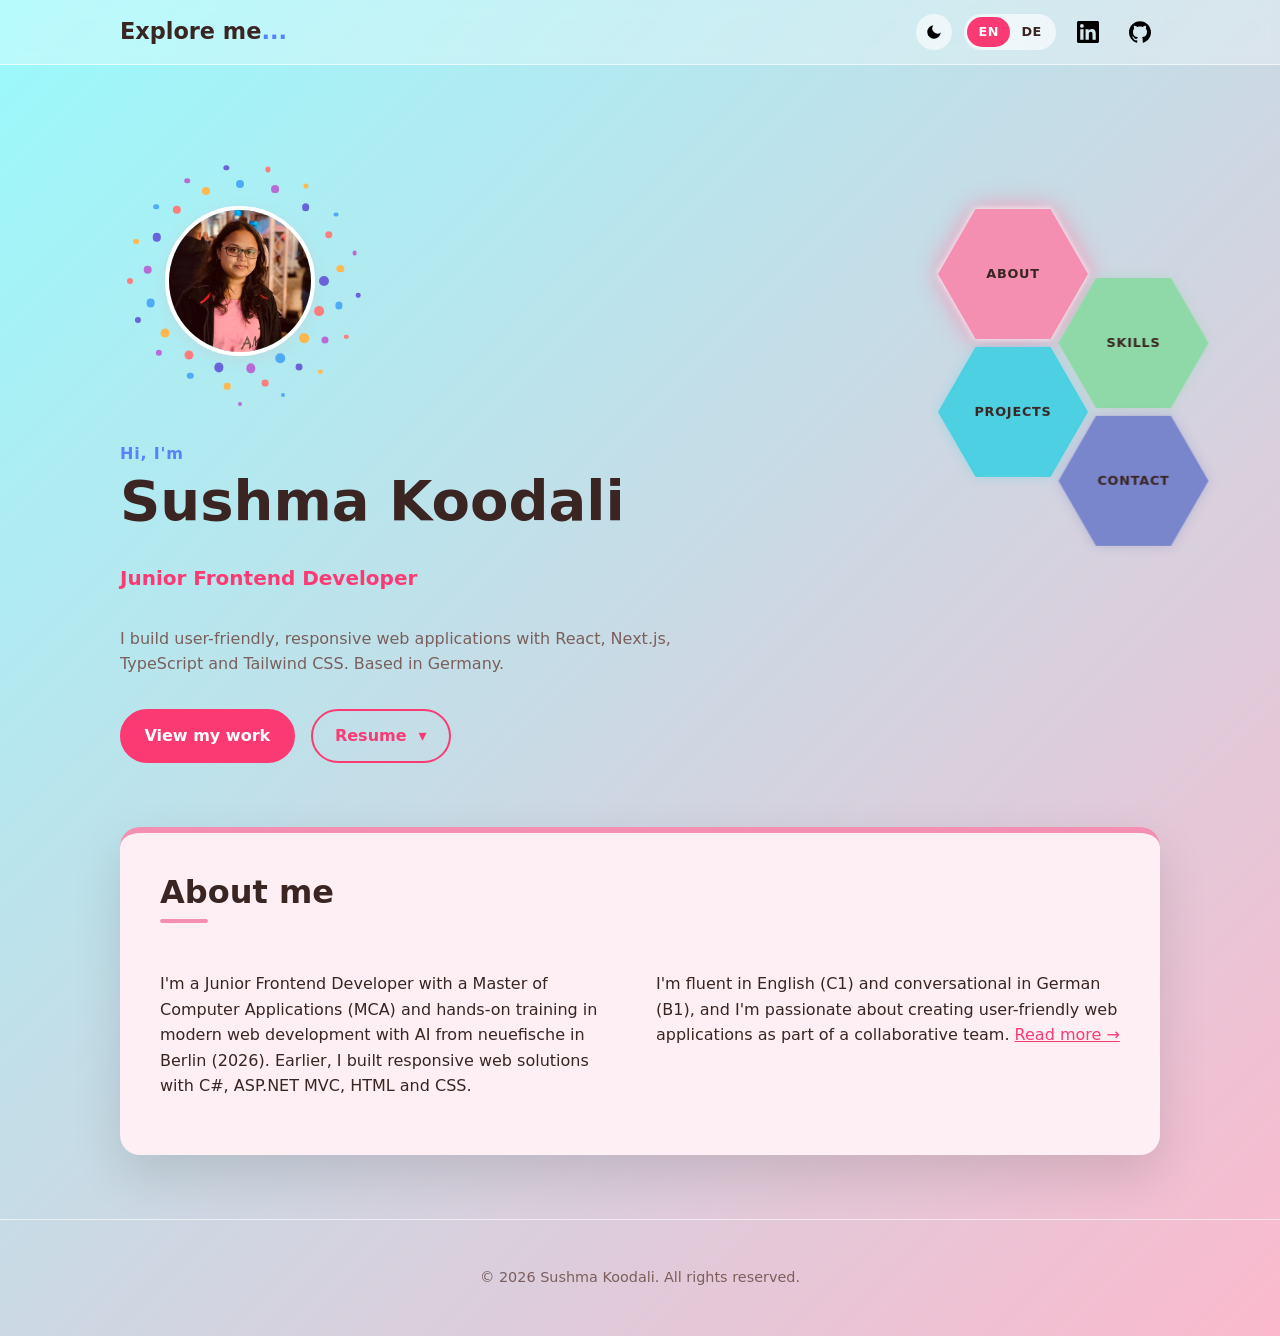
==== commit d5a93c52: "Add dark mode toggle; red map pin; Volkshochschule in English - Sun/moon button in the header on eve" ====
--- a/index.html
+++ b/index.html
@@ -18,6 +18,8 @@
     <link rel="stylesheet" href="css/styles.css" />
     <!-- Sets English/German before the page is drawn (not deferred on purpose) -->
     <script src="js/i18n.js"></script>
+    <!-- Sets light/dark mode before the page is drawn (not deferred on purpose) -->
+    <script src="js/theme.js"></script>
     <!-- Plain (non-module) scripts so the site also works when opened via file:// -->
     <script src="js/data.js" defer></script>
     <script src="js/main.js" defer></script>
@@ -29,6 +31,26 @@
         <a href="#home" class="logo">Explore me<span>...</span></a>
 
         <div class="header-actions">
+          <!-- Light / dark mode (js/theme.js): moon in light mode, sun in dark mode -->
+          <button
+            type="button"
+            class="theme-toggle"
+            aria-pressed="false"
+            aria-label="Dark mode"
+            title="Dark mode"
+            data-i18n-attrs="aria-label,title"
+            data-en="Dark mode"
+            data-de="Dunkelmodus"
+          >
+            <svg class="icon-moon" viewBox="0 0 24 24" aria-hidden="true">
+              <path d="M21 12.8A9 9 0 1 1 11.2 3a7 7 0 0 0 9.8 9.8z" />
+            </svg>
+            <svg class="icon-sun" viewBox="0 0 24 24" aria-hidden="true">
+              <circle cx="12" cy="12" r="4.5" />
+              <path d="M12 1.5V4M12 20v2.5M4.6 4.6l1.8 1.8M17.6 17.6l1.8 1.8M1.5 12H4M20 12h2.5M4.6 19.4l1.8-1.8M17.6 6.4l1.8-1.8" />
+            </svg>
+          </button>
+
           <!-- English / German switch (js/i18n.js) -->
           <div class="lang-toggle" role="group" aria-label="Language / Sprache">
             <button type="button" data-set-lang="en" lang="en" aria-pressed="true">EN</button>
--- a/css/styles.css
+++ b/css/styles.css
@@ -23,6 +23,47 @@
   --shadow: 0 4px 16px rgba(252, 126, 124, 0.12);
   --max-width: 1080px;
   --header-height: 64px;
+
+  /* Surfaces that change between light and dark mode */
+  --mix-base: white; /* colour tints are mixed with this */
+  --mix-ink: black; /* dark text shades (tags, links) are mixed with this */
+  --surface: #fff; /* menus */
+  --surface-glass: rgba(255, 255, 255, 0.7); /* frosted cards */
+  --surface-glass-border: rgba(255, 255, 255, 0.9);
+  --header-bg: rgba(255, 255, 255, 0.3);
+  --toggle-bg: rgba(255, 255, 255, 0.6);
+  --color-icon: black; /* header icons */
+  --color-icon-contrast: #fff;
+
+  color-scheme: light;
+}
+
+/* ===== Dark mode =====
+   js/theme.js sets <html data-theme="dark">. Only the variables change;
+   the honeycomb colours stay the same and stand out on the dark page. */
+html[data-theme="dark"] {
+  --color-bg: #15131b;
+  --color-bg-alt: #0e2a33; /* deep teal (top-left of the page gradient) */
+  --color-bg-gradient: #341b2b; /* deep plum (bottom-right) */
+  --color-text: #f2e9ec;
+  --color-muted: #b8a9ae;
+  --color-primary: #ff5c8d; /* a little lighter so it reads on dark */
+  --color-accent: #82a8ff;
+  --color-border: rgba(255, 255, 255, 0.12);
+  --section-tint: 18%;
+  --shadow: 0 4px 16px rgba(0, 0, 0, 0.4);
+
+  --mix-base: #1d1a25;
+  --mix-ink: white;
+  --surface: #24202d;
+  --surface-glass: rgba(255, 255, 255, 0.06);
+  --surface-glass-border: rgba(255, 255, 255, 0.12);
+  --header-bg: rgba(21, 19, 27, 0.6);
+  --toggle-bg: rgba(255, 255, 255, 0.1);
+  --color-icon: #f2e9ec;
+  --color-icon-contrast: #15131b;
+
+  color-scheme: dark;
 }
 
 /* ===== Base ===== */
@@ -81,7 +122,7 @@
   top: 0;
   z-index: 10;
   /* mostly see-through so the page gradient shows; blur keeps text readable */
-  background: rgba(255, 255, 255, 0.3);
+  background: var(--header-bg);
   backdrop-filter: blur(8px);
   border-bottom: 1px solid var(--color-border);
 }
@@ -259,14 +300,14 @@
   width: 40px;
   height: 40px;
   border-radius: 50%;
-  color: black;
+  color: var(--color-icon);
   transition: background 0.2s, color 0.2s;
 }
 
 .social-links a:hover,
 .social-links a:focus-visible {
-  background: black;
-  color: #fff;
+  background: var(--color-icon);
+  color: var(--color-icon-contrast);
 }
 
 .social-links svg {
@@ -311,7 +352,7 @@
   min-width: 100%;
   padding: 0.4rem;
   border-radius: 14px;
-  background: #fff;
+  background: var(--surface);
   box-shadow: 0 12px 30px rgba(0, 0, 0, 0.15);
 }
 
@@ -329,7 +370,7 @@
 
 .cv-menu-list a:hover,
 .cv-menu-list a:focus-visible {
-  background: color-mix(in srgb, var(--color-primary) 10%, white);
+  background: color-mix(in srgb, var(--color-primary) 10%, var(--mix-base));
   color: var(--color-primary);
 }
 
@@ -394,7 +435,9 @@
   width: var(--hex-w);
   height: var(--hex-h);
   isolation: isolate; /* keeps the ::before shape behind the label */
-  color: var(--color-text); /* dark labels for the light Ocean Blush colours (was rgb(252, 234, 234) with Jewel) */
+  /* Always dark: the pastel Ocean Blush colours stay light in dark mode too
+     (was rgb(252, 234, 234) with Jewel) */
+  color: #3a2523;
   font-size: 0.8rem;
   font-weight: 600;
   text-transform: uppercase;
@@ -547,7 +590,7 @@
   padding: 2.5rem;
   border-top: 6px solid var(--panel-color);
   border-radius: 20px;
-  background: color-mix(in srgb, var(--panel-color) var(--section-tint), white);
+  background: color-mix(in srgb, var(--panel-color) var(--section-tint), var(--mix-base));
   box-shadow: 0 20px 50px rgba(0, 0, 0, 0.12);
   transition: background 0.3s, border-color 0.3s;
 }
@@ -617,8 +660,8 @@
 .skill-card,
 .project-card {
   padding: 1.5rem;
-  background: rgba(255, 255, 255, 0.7);
-  border: 1px solid rgba(255, 255, 255, 0.9);
+  background: var(--surface-glass);
+  border: 1px solid var(--surface-glass-border);
   border-radius: var(--radius);
   backdrop-filter: blur(6px);
   box-shadow: 0 6px 20px color-mix(in srgb, var(--card-accent) 10%, transparent);
@@ -659,7 +702,7 @@
   border: 0;
   border-radius: var(--radius) var(--radius) 0 0;
   overflow: hidden;
-  background: color-mix(in srgb, var(--card-accent) 18%, white);
+  background: color-mix(in srgb, var(--card-accent) 18%, var(--mix-base));
   cursor: zoom-in;
 }
 
@@ -684,8 +727,8 @@
 .project-cover.is-mobile {
   background: linear-gradient(
     135deg,
-    color-mix(in srgb, var(--card-accent) 30%, white),
-    color-mix(in srgb, var(--card-accent) 8%, white)
+    color-mix(in srgb, var(--card-accent) 30%, var(--mix-base)),
+    color-mix(in srgb, var(--card-accent) 8%, var(--mix-base))
   );
 }
 
@@ -740,10 +783,10 @@
   cursor: default;
   background: linear-gradient(
     135deg,
-    color-mix(in srgb, var(--card-accent) 30%, white),
-    color-mix(in srgb, var(--card-accent) 8%, white)
+    color-mix(in srgb, var(--card-accent) 30%, var(--mix-base)),
+    color-mix(in srgb, var(--card-accent) 8%, var(--mix-base))
   );
-  color: color-mix(in srgb, var(--card-accent) 55%, black);
+  color: color-mix(in srgb, var(--card-accent) 55%, var(--mix-ink));
 }
 
 .project-cover.is-placeholder span {
@@ -766,7 +809,7 @@
 }
 
 .project-link {
-  --link-color: color-mix(in srgb, var(--card-accent) 55%, black);
+  --link-color: color-mix(in srgb, var(--card-accent) 55%, var(--mix-ink));
 
   display: inline-flex;
   align-items: center;
@@ -929,8 +972,8 @@
   font-weight: 500;
   border-radius: 999px;
   border: 1px solid color-mix(in srgb, var(--tag-color) 25%, transparent);
-  background: color-mix(in srgb, var(--tag-color) 14%, white);
-  color: color-mix(in srgb, var(--tag-color) 60%, black);
+  background: color-mix(in srgb, var(--tag-color) 14%, var(--mix-base));
+  color: color-mix(in srgb, var(--tag-color) 60%, var(--mix-ink));
 }
 
 /* ===== Contact ===== */
@@ -961,7 +1004,7 @@
   width: 18px;
   height: 18px;
   fill: none;
-  stroke: var(--color-primary);
+  stroke: #e53935; /* red */
   stroke-width: 2;
   stroke-linecap: round;
   stroke-linejoin: round;
@@ -1104,7 +1147,7 @@
   display: inline-flex;
   padding: 3px;
   border-radius: 999px;
-  background: rgba(255, 255, 255, 0.6);
+  background: var(--toggle-bg);
 }
 
 .lang-toggle button {
@@ -1130,23 +1173,91 @@
   outline-offset: 2px;
 }
 
-/* Small phones: shrink the header a little so the switch and all icons fit */
+/* Light / dark mode button: shows a moon in light mode, a sun in dark mode */
+.theme-toggle {
+  display: flex;
+  align-items: center;
+  justify-content: center;
+  width: 36px;
+  height: 36px;
+  padding: 0;
+  border: 0;
+  border-radius: 50%;
+  background: var(--toggle-bg);
+  color: var(--color-icon);
+  cursor: pointer;
+  transition: background 0.2s;
+}
+
+.theme-toggle:hover {
+  background: color-mix(in srgb, var(--color-primary) 18%, transparent);
+}
+
+.theme-toggle:focus-visible {
+  outline: 2px solid var(--color-primary);
+  outline-offset: 2px;
+}
+
+.theme-toggle svg {
+  width: 18px;
+  height: 18px;
+}
+
+.icon-moon {
+  fill: currentColor;
+}
+
+.icon-sun {
+  display: none;
+  fill: none;
+  stroke: currentColor;
+  stroke-width: 2;
+  stroke-linecap: round;
+}
+
+.icon-sun circle {
+  fill: currentColor;
+}
+
+html[data-theme="dark"] .icon-moon {
+  display: none;
+}
+
+html[data-theme="dark"] .icon-sun {
+  display: block;
+}
+
+/* Small phones: shrink the header a little so the buttons and all icons fit */
 @media (max-width: 420px) {
   .logo {
-    font-size: 1.2rem;
+    font-size: 1.05rem;
   }
 
   .header-actions {
     gap: 0.25rem;
   }
 
+  .lang-toggle button {
+    padding: 0.3rem 0.5rem;
+  }
+
+  .theme-toggle {
+    width: 32px;
+    height: 32px;
+  }
+
   .social-links {
-    gap: 0.25rem;
+    gap: 0.15rem;
   }
 
   .social-links a {
-    width: 34px;
-    height: 34px;
+    width: 32px;
+    height: 32px;
+  }
+
+  .social-links svg {
+    width: 20px;
+    height: 20px;
   }
 }
 
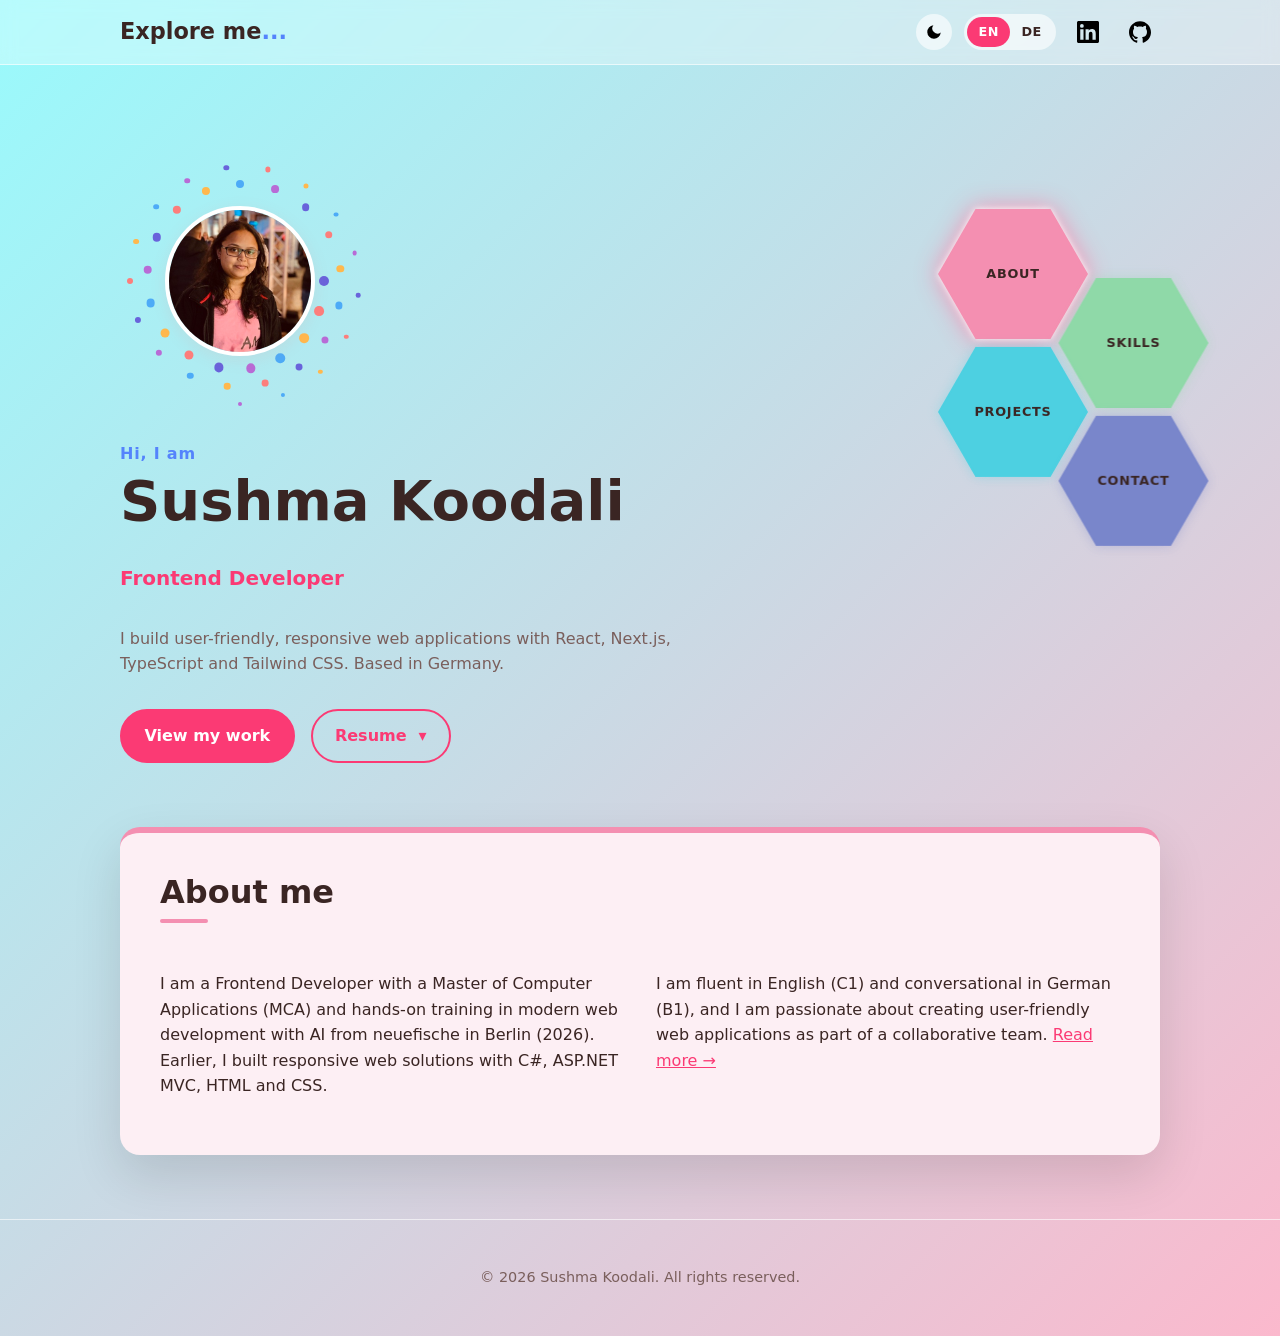
==== commit 9d3ab429: "Use "I am" instead of "I'm" and drop "Junior" from the job title Co-Authored-By: Claude Opus 5.5 <no" ====
--- a/index.html
+++ b/index.html
@@ -9,10 +9,10 @@
     <meta name="viewport" content="width=device-width, initial-scale=1.0" />
     <meta
       name="description"
-      content="Sushma Koodali – Junior Frontend Developer based in Germany."
+      content="Sushma Koodali – Frontend Developer based in Germany."
       data-i18n-attrs="content"
-      data-en="Sushma Koodali – Junior Frontend Developer based in Germany."
-      data-de="Sushma Koodali – Junior Frontend-Entwicklerin in Deutschland."
+      data-en="Sushma Koodali – Frontend Developer based in Germany."
+      data-de="Sushma Koodali – Frontend-Entwicklerin in Deutschland."
     />
     <title>Sushma Koodali | Frontend Developer</title>
     <link rel="stylesheet" href="css/styles.css" />
@@ -112,13 +112,13 @@
               </div>
               <div>
                 <p class="eyebrow">
-                  <span data-only="en">Hi, I'm</span>
+                  <span data-only="en">Hi, I am</span>
                   <span data-only="de">Hallo, ich bin</span>
                 </p>
                 <h1>Sushma Koodali</h1>
                 <p class="hero-role">
-                  <span data-only="en">Junior Frontend Developer</span>
-                  <span data-only="de">Junior Frontend-Entwicklerin</span>
+                  <span data-only="en">Frontend Developer</span>
+                  <span data-only="de">Frontend-Entwicklerin</span>
                 </p>
               </div>
             </div>
@@ -189,22 +189,22 @@
               </h2>
               <div class="about-grid" data-only="en">
                 <p>
-                  I'm a Junior Frontend Developer with a Master of Computer
+                  I am a Frontend Developer with a Master of Computer
                   Applications (MCA) and hands-on training in modern web
                   development with AI from neuefische in Berlin (2026).
                   Earlier, I built responsive web solutions with C#, ASP.NET
                   MVC, HTML and CSS.
                 </p>
                 <p>
-                  I'm fluent in English (C1) and conversational in German (B1),
-                  and I'm passionate about creating user-friendly web
+                  I am fluent in English (C1) and conversational in German (B1),
+                  and I am passionate about creating user-friendly web
                   applications as part of a collaborative team.
                   <a href="about.html">Read more →</a>
                 </p>
               </div>
               <div class="about-grid" data-only="de">
                 <p>
-                  Ich bin Junior Frontend-Entwicklerin mit einem Master of
+                  Ich bin Frontend-Entwicklerin mit einem Master of
                   Computer Applications (MCA) und einer praxisnahen
                   Weiterbildung in moderner Webentwicklung mit KI bei
                   neuefische in Berlin (2026). Zuvor habe ich responsive
@@ -243,7 +243,7 @@
                 <span data-only="de">Kontakt aufnehmen</span>
               </h2>
               <p data-only="en">
-                I'm looking for a Frontend Developer role in a collaborative
+                I am looking for a Frontend Developer role in a collaborative
                 team where I can build user-friendly web applications and keep
                 growing.
               </p>
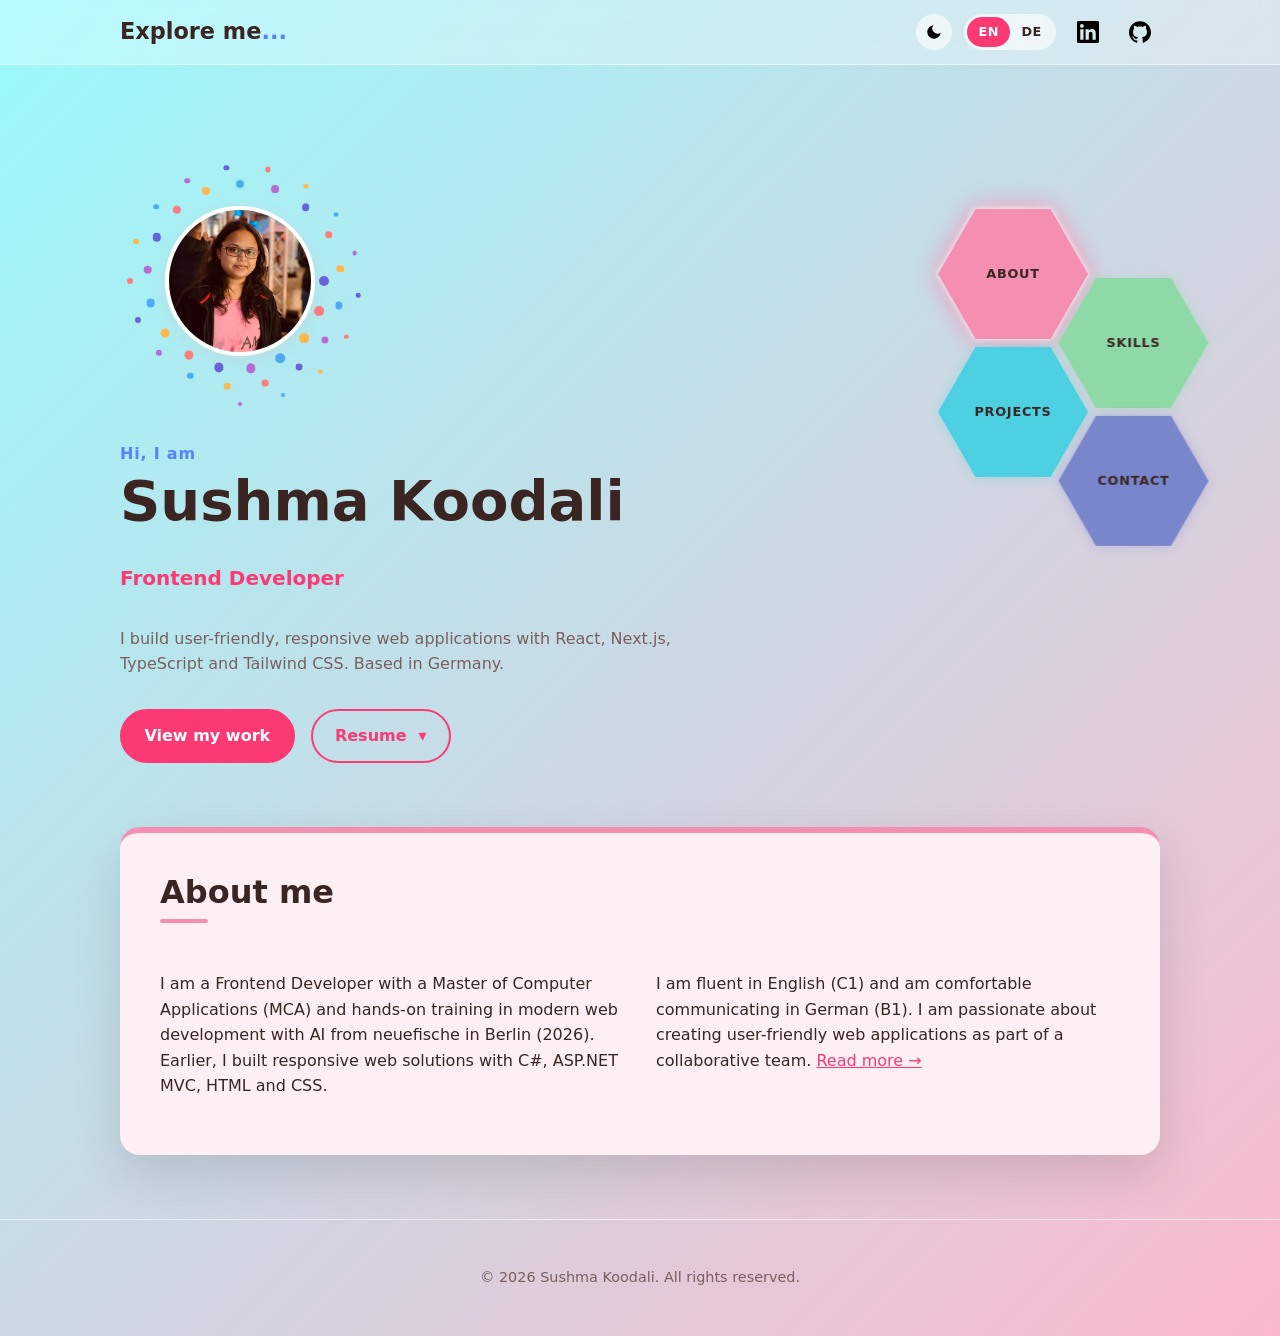
==== commit 48252174: "Reword German level in the English About panel Co-Authored-By: Claude Opus 5.5 <noreply@anthropic.co" ====
--- a/index.html
+++ b/index.html
@@ -196,9 +196,9 @@
                   MVC, HTML and CSS.
                 </p>
                 <p>
-                  I am fluent in English (C1) and conversational in German (B1),
-                  and I am passionate about creating user-friendly web
-                  applications as part of a collaborative team.
+                  I am fluent in English (C1) and am comfortable communicating
+                  in German (B1). I am passionate about creating user-friendly
+                  web applications as part of a collaborative team.
                   <a href="about.html">Read more →</a>
                 </p>
               </div>
